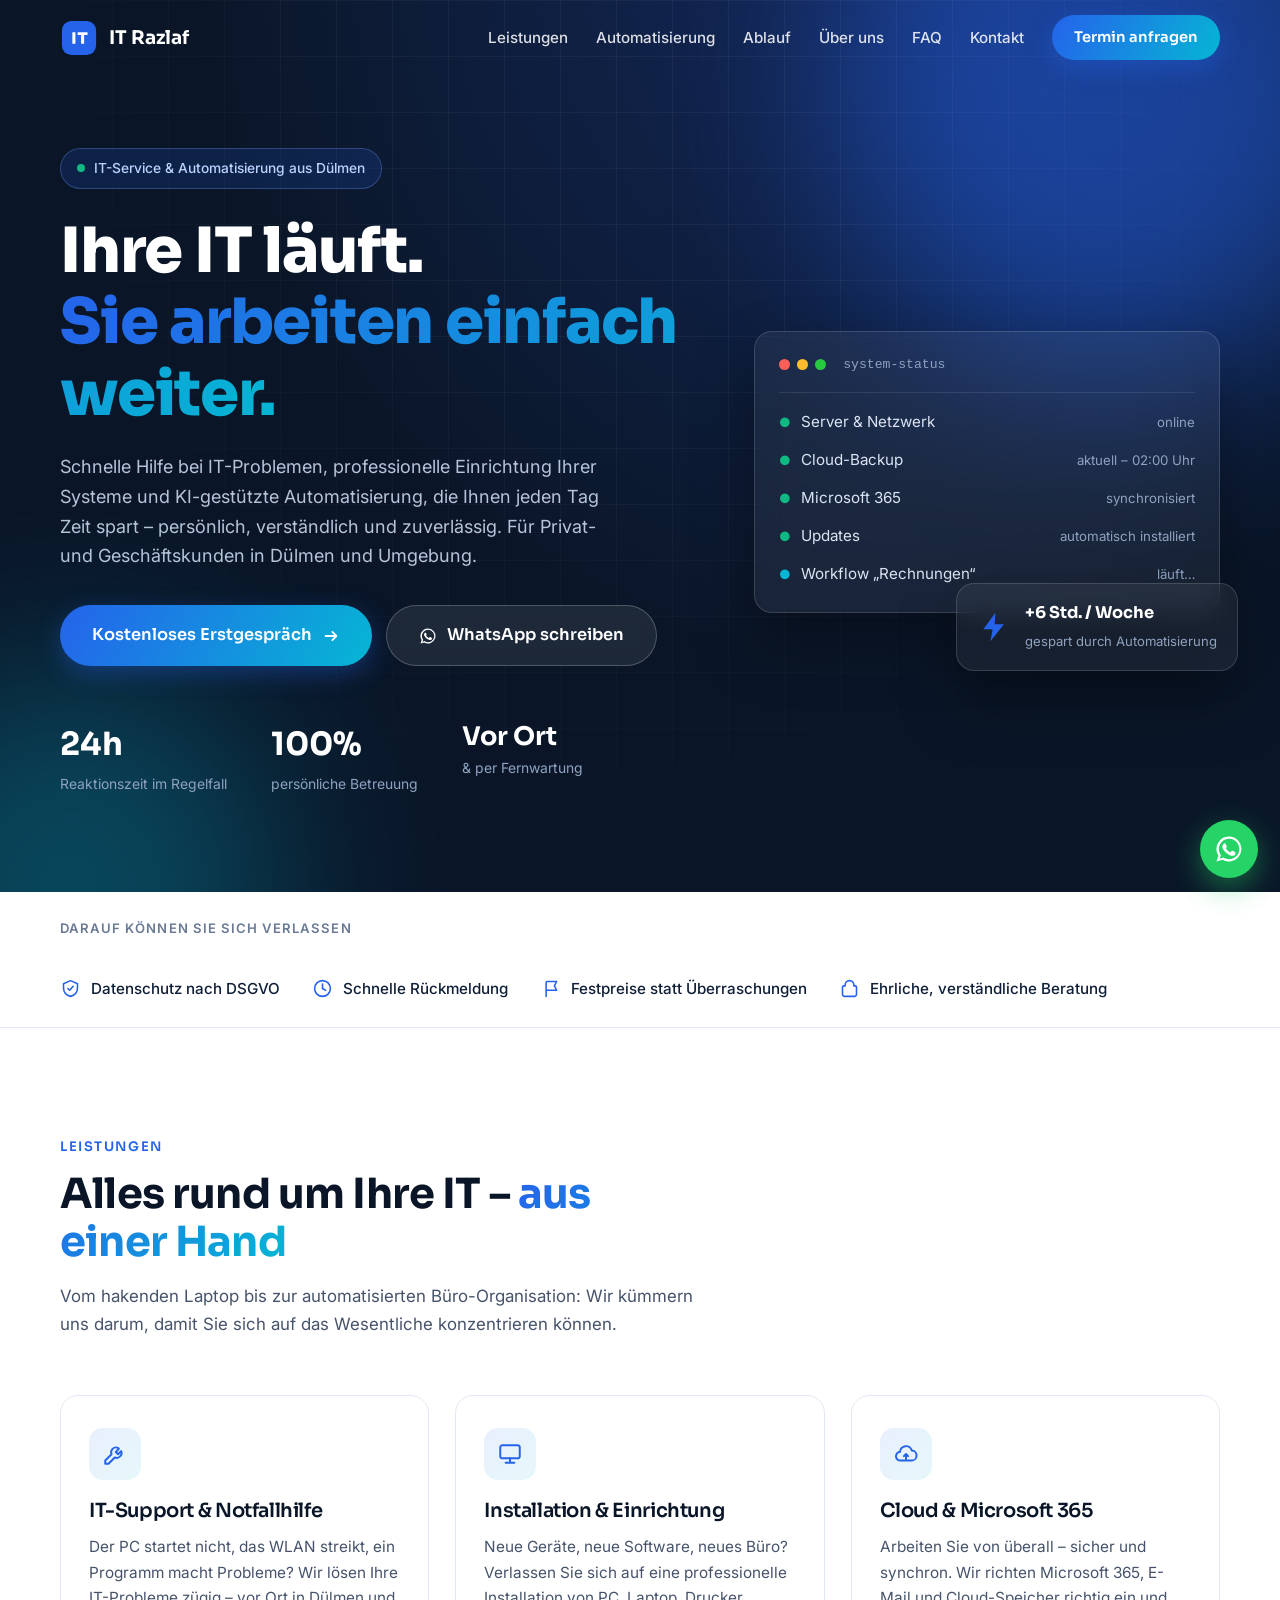
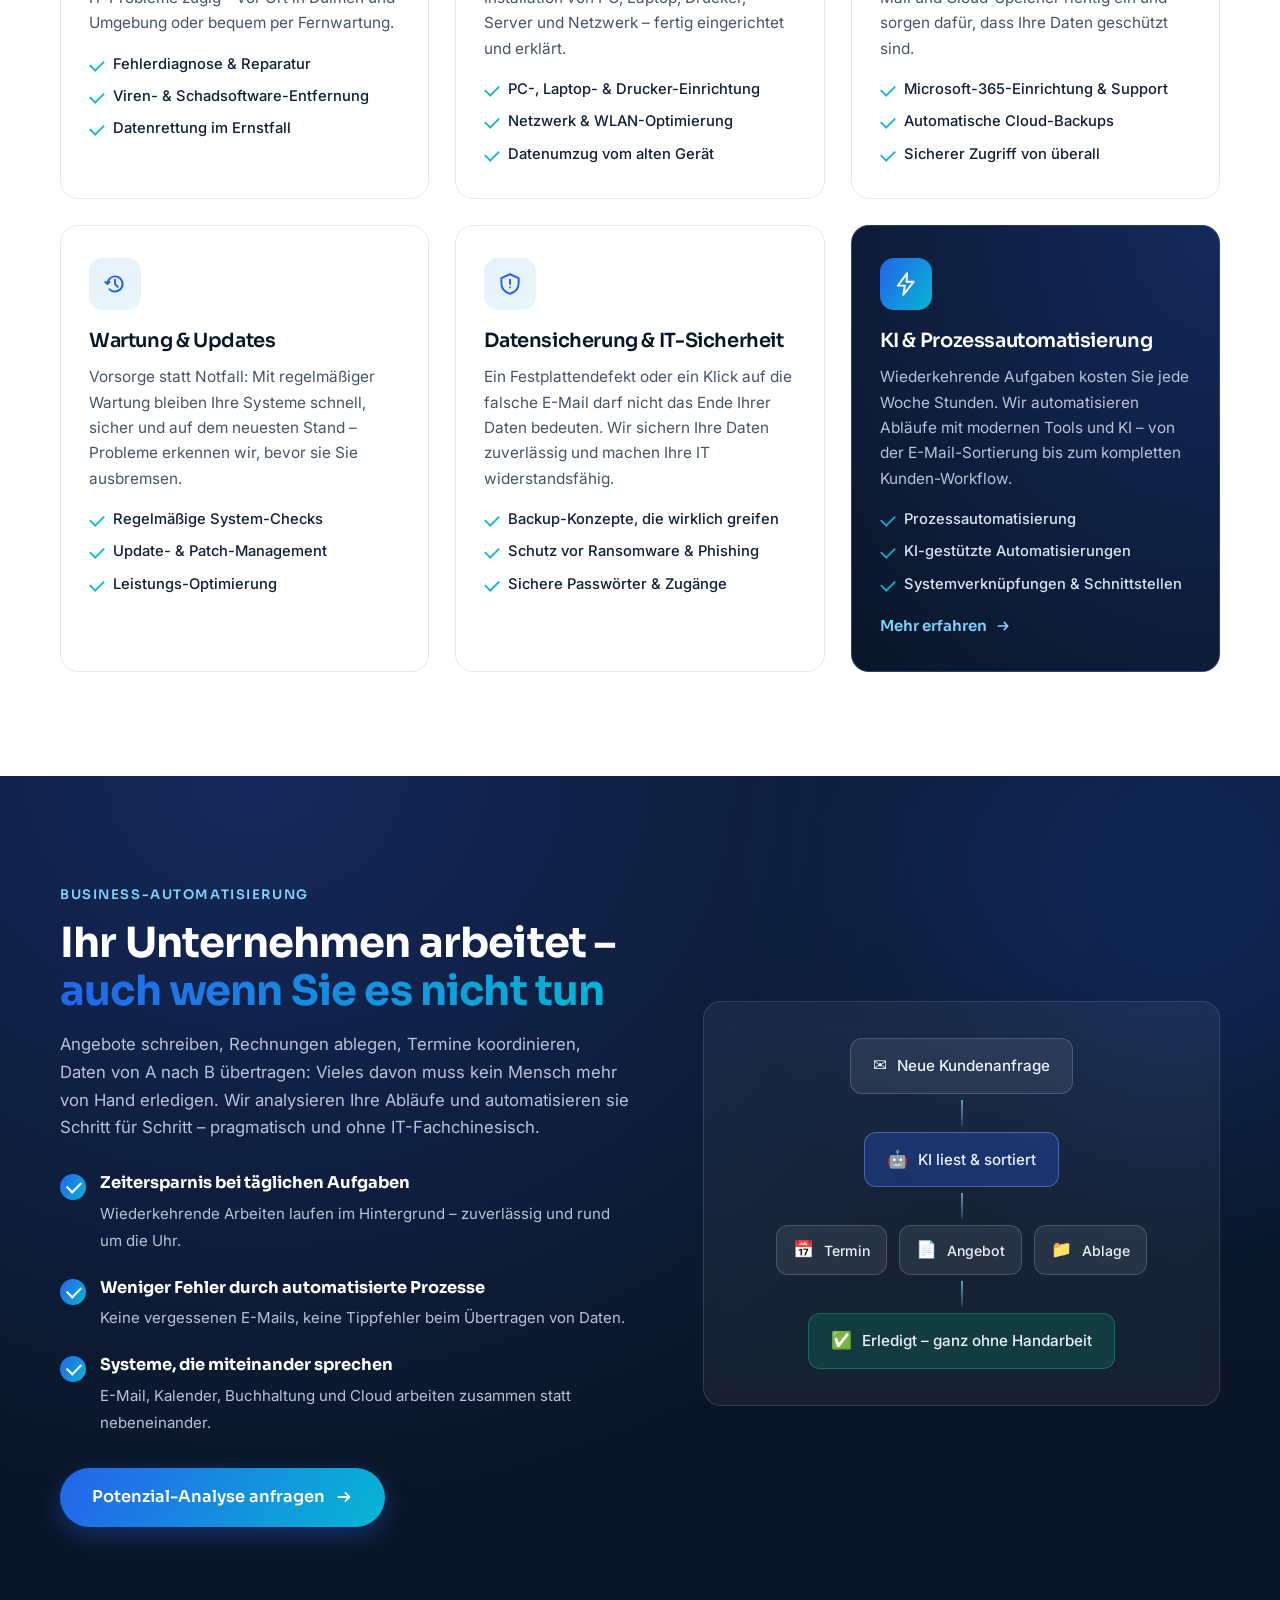
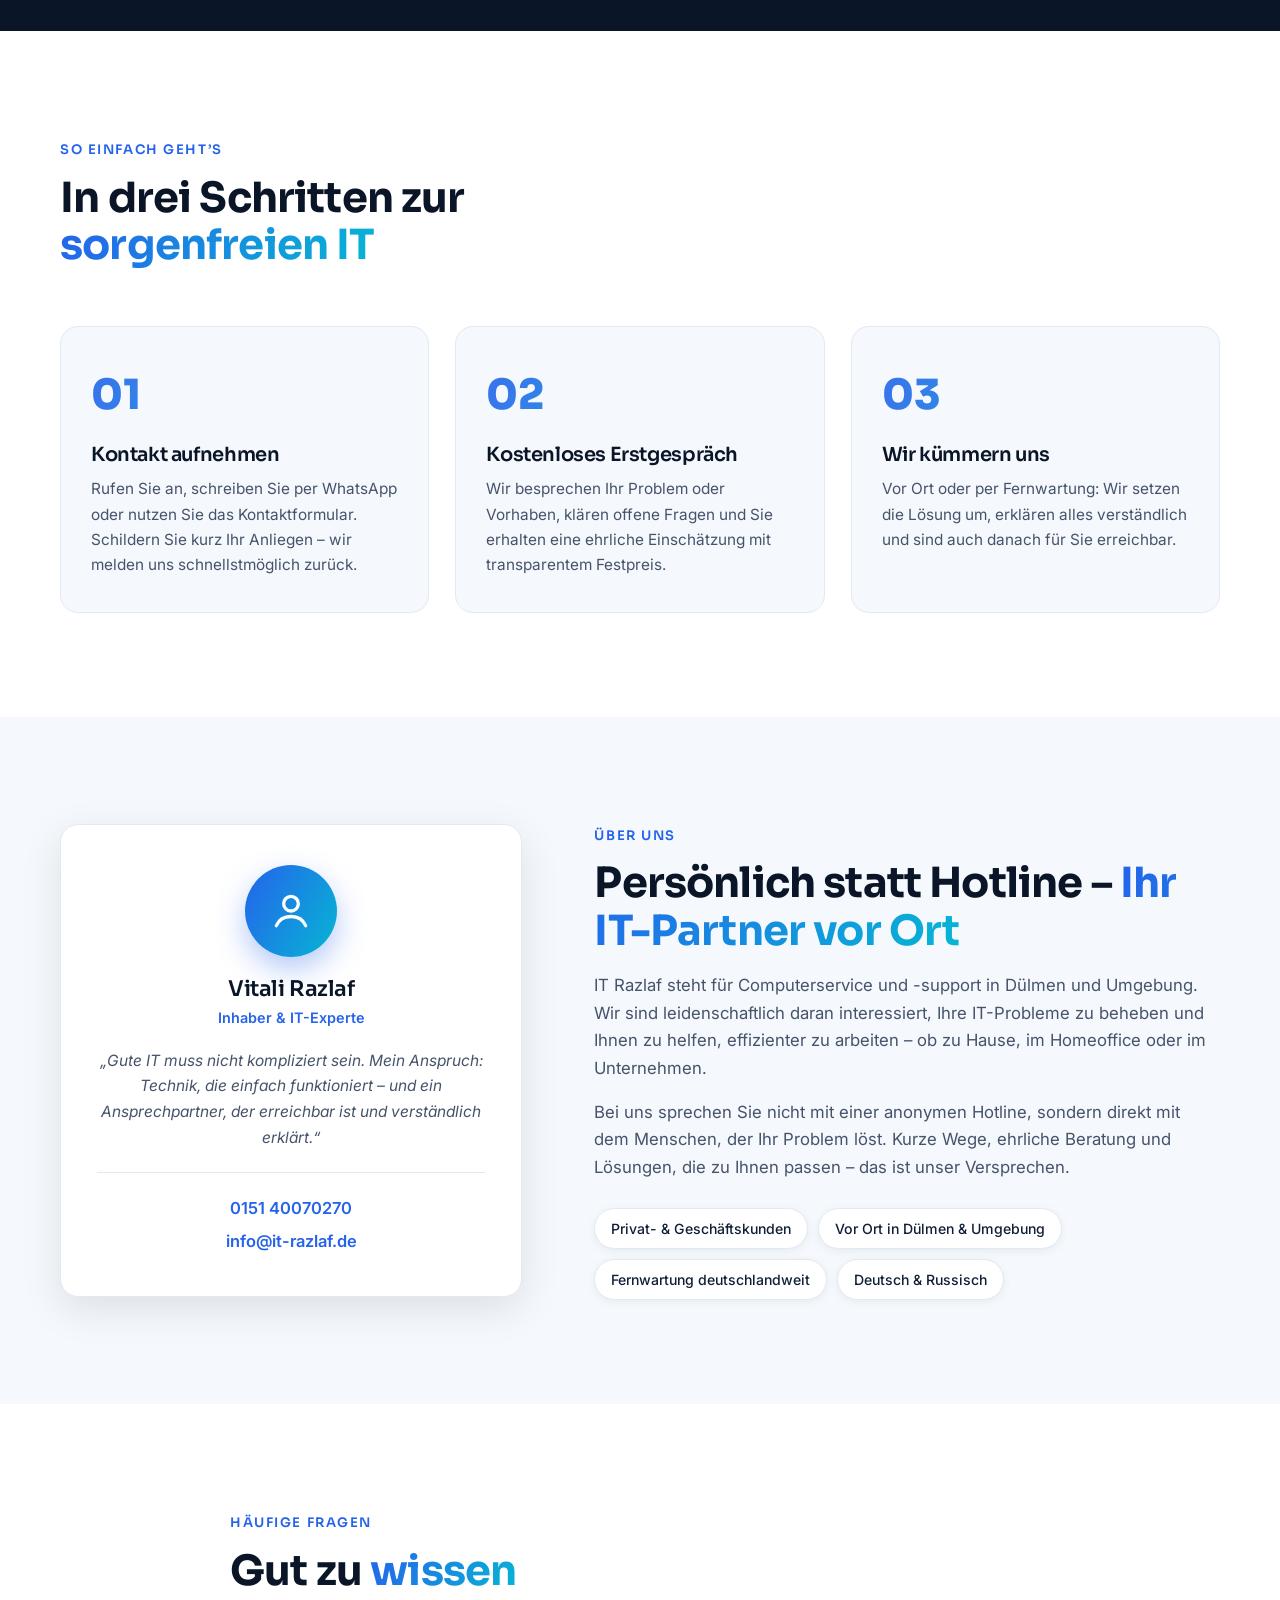
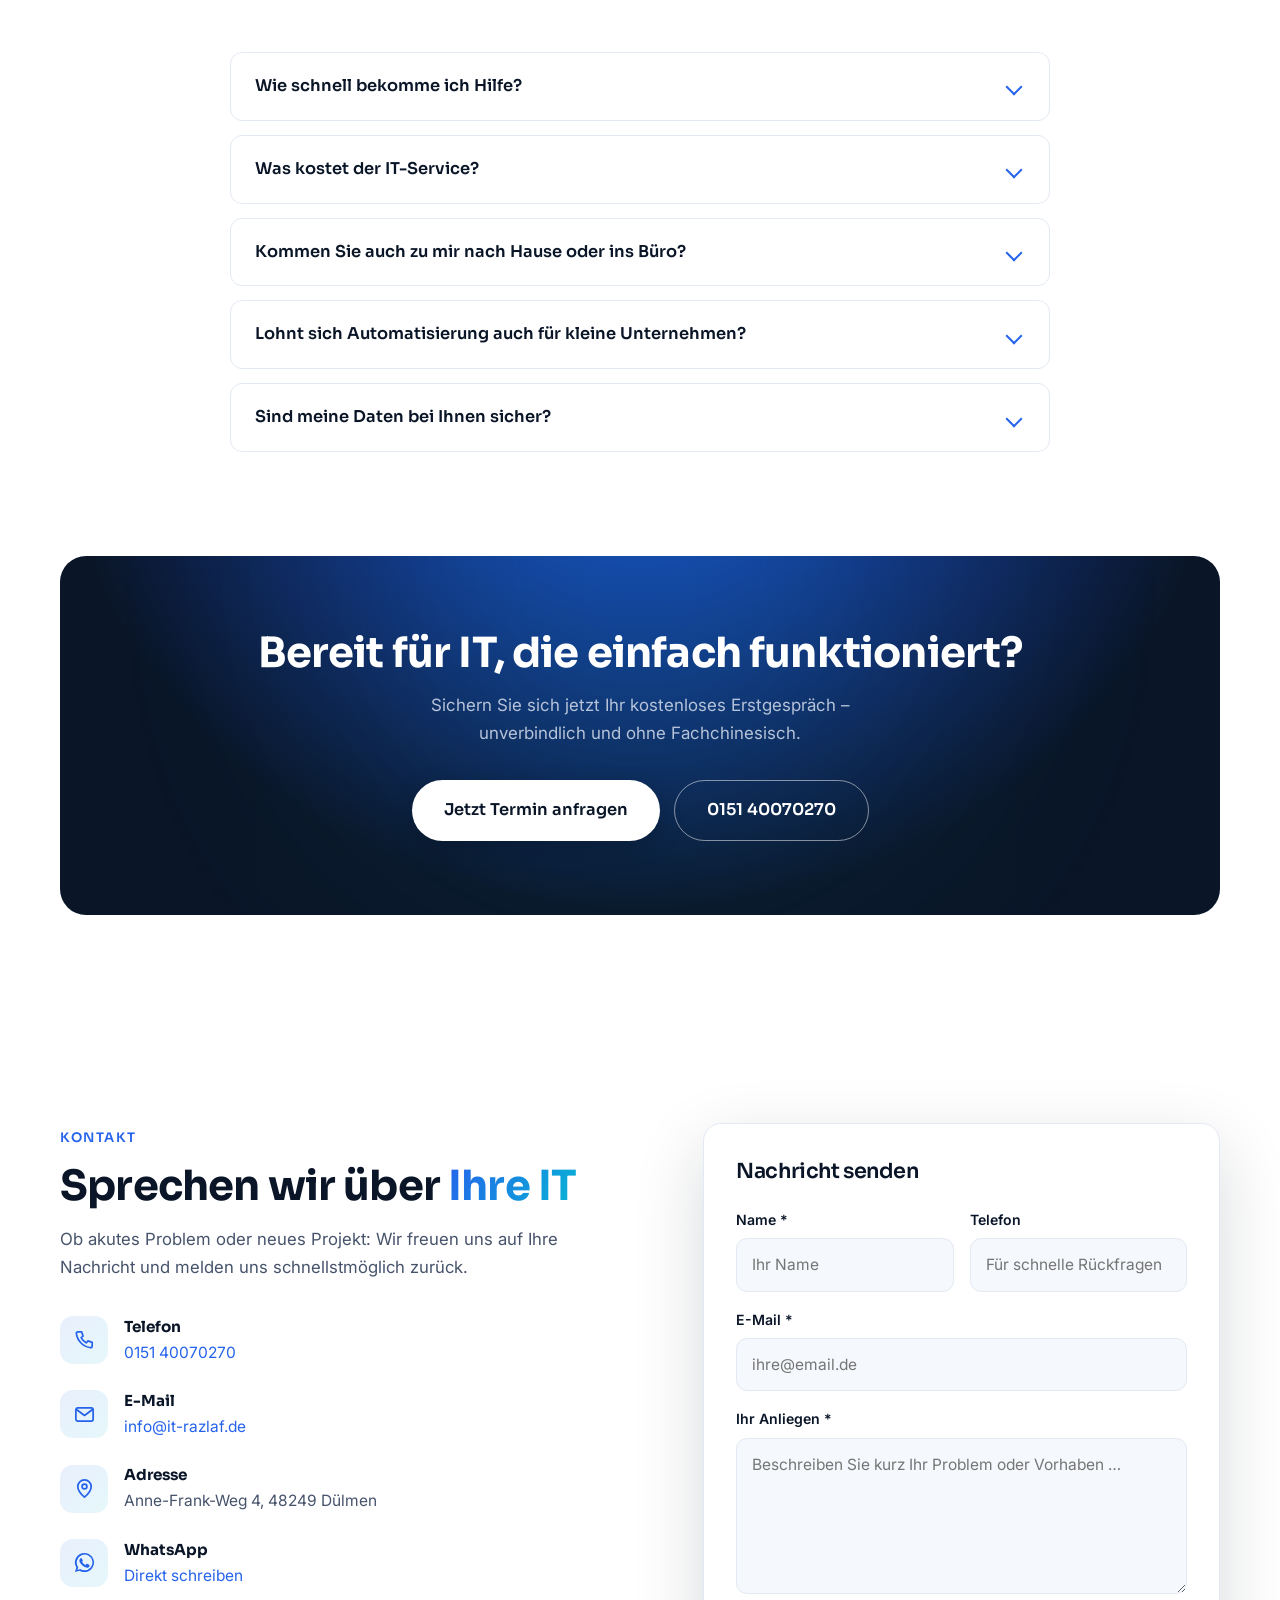
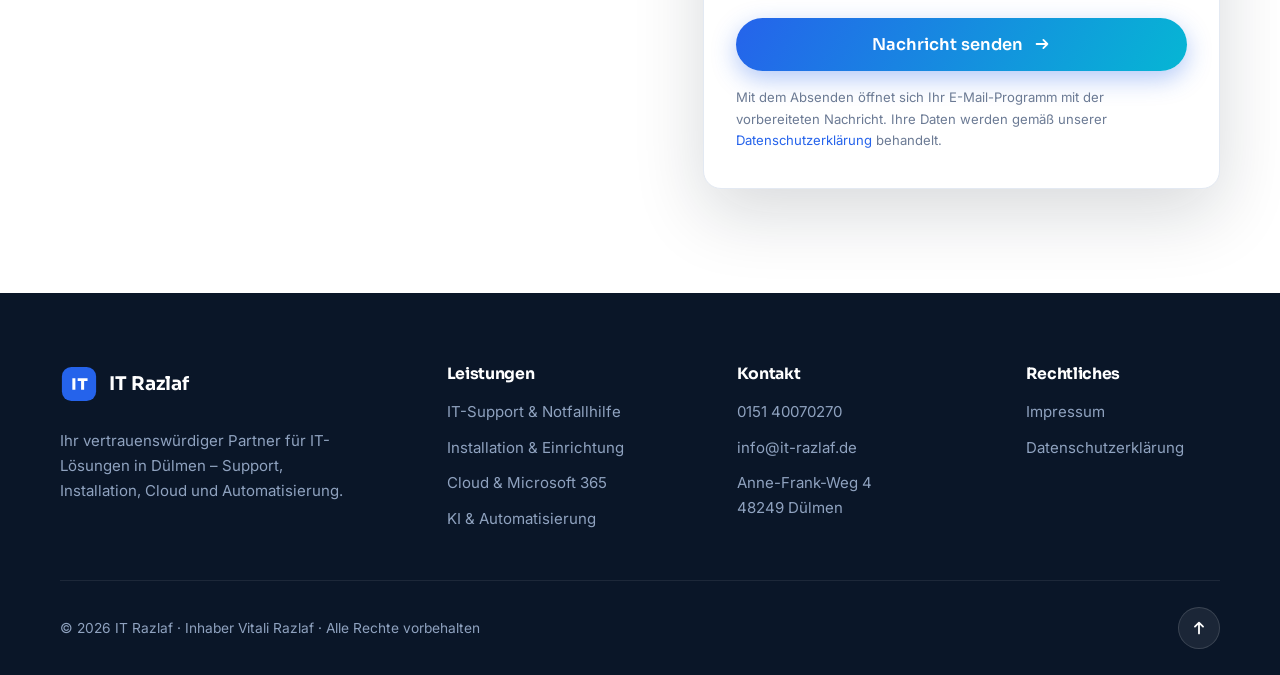
==== index.html @ 6d0ed504 "Komplettes Redesign der IT-Razlaf-Webseite als moderne High-End-Seite - Neue Startseite mit Premium-" ====
<!DOCTYPE html>
<html lang="de">
<head>
  <meta charset="UTF-8">
  <meta name="viewport" content="width=device-width, initial-scale=1.0">
  <title>IT Razlaf – IT-Service, Support &amp; KI-Automatisierung in Dülmen</title>
  <meta name="description" content="IT Razlaf ist Ihr IT-Partner in Dülmen: schneller IT-Support, professionelle Installation, Cloud- &amp; Microsoft-365-Lösungen und KI-gestützte Prozessautomatisierung für Privat- und Geschäftskunden.">
  <meta name="keywords" content="IT-Service Dülmen, Computerhilfe Dülmen, IT-Support, PC Reparatur, Microsoft 365, Cloud Backup, KI Automatisierung, IT Razlaf">
  <meta name="author" content="IT Razlaf – Vitali Razlaf">
  <meta property="og:title" content="IT Razlaf – IT-Service &amp; KI-Automatisierung in Dülmen">
  <meta property="og:description" content="Schnelle IT-Hilfe, professionelle Installation, Cloud-Lösungen und Prozessautomatisierung – persönlich, zuverlässig, aus Dülmen.">
  <meta property="og:type" content="website">
  <meta property="og:url" content="https://www.it-razlaf.de/">
  <meta property="og:locale" content="de_DE">
  <link rel="icon" href="assets/favicon.svg" type="image/svg+xml">
  <script>document.documentElement.classList.add("js");</script>
  <link rel="preconnect" href="https://fonts.googleapis.com">
  <link rel="preconnect" href="https://fonts.gstatic.com" crossorigin>
  <link href="https://fonts.googleapis.com/css2?family=Sora:wght@400;500;600;700;800&family=Inter:wght@400;500;600&display=swap" rel="stylesheet">
  <link rel="stylesheet" href="css/style.css">
  <script type="application/ld+json">
  {
    "@context": "https://schema.org",
    "@type": "LocalBusiness",
    "name": "IT Razlaf",
    "description": "IT-Service, Support und KI-Automatisierung in Dülmen und Umgebung",
    "url": "https://www.it-razlaf.de",
    "telephone": "+4915140070270",
    "email": "info@it-razlaf.de",
    "address": {
      "@type": "PostalAddress",
      "streetAddress": "Anne-Frank-Weg 4",
      "postalCode": "48249",
      "addressLocality": "Dülmen",
      "addressCountry": "DE"
    },
    "founder": { "@type": "Person", "name": "Vitali Razlaf" },
    "areaServed": "Dülmen und Umgebung",
    "priceRange": "€€"
  }
  </script>
</head>
<body>

  <!-- ===== Navigation ===== -->
  <header class="nav" id="nav">
    <div class="nav__inner container">
      <a href="#top" class="nav__brand" aria-label="IT Razlaf – Startseite">
        <span class="nav__logo" aria-hidden="true">
          <svg viewBox="0 0 40 40" fill="none"><rect x="2" y="2" width="36" height="36" rx="10" fill="url(#lg)"/><path d="M13 26V14h3.2v12H13zm5.6-12H29v2.8h-3.6V26h-3.2V16.8h-3.6V14z" fill="#fff"/><defs><linearGradient id="lg" x1="2" y1="2" x2="38" y2="38"><stop stop-color="#2563EB"/><stop offset="1" stop-color="#06B6D4"/></linearGradient></defs></svg>
        </span>
        <span class="nav__name">IT&nbsp;Razlaf</span>
      </a>
      <nav class="nav__links" id="navLinks" aria-label="Hauptnavigation">
        <a href="#leistungen">Leistungen</a>
        <a href="#automatisierung">Automatisierung</a>
        <a href="#ablauf">Ablauf</a>
        <a href="#ueber-uns">Über&nbsp;uns</a>
        <a href="#faq">FAQ</a>
        <a href="#kontakt">Kontakt</a>
        <a href="#kontakt" class="btn btn--primary btn--nav">Termin&nbsp;anfragen</a>
      </nav>
      <button class="nav__burger" id="navBurger" aria-label="Menü öffnen" aria-expanded="false" aria-controls="navLinks">
        <span></span><span></span><span></span>
      </button>
    </div>
  </header>

  <main id="top">

    <!-- ===== Hero ===== -->
    <section class="hero">
      <div class="hero__bg" aria-hidden="true">
        <div class="hero__glow hero__glow--1"></div>
        <div class="hero__glow hero__glow--2"></div>
        <div class="hero__grid"></div>
      </div>
      <div class="container hero__inner">
        <div class="hero__content reveal">
          <span class="badge">
            <span class="badge__dot" aria-hidden="true"></span>
            IT-Service &amp; Automatisierung aus Dülmen
          </span>
          <h1 class="hero__title">
            Ihre IT läuft.<br>
            <span class="text-gradient">Sie arbeiten einfach weiter.</span>
          </h1>
          <p class="hero__lead">
            Schnelle Hilfe bei IT-Problemen, professionelle Einrichtung Ihrer Systeme und
            KI-gestützte Automatisierung, die Ihnen jeden Tag Zeit spart – persönlich,
            verständlich und zuverlässig. Für Privat- und Geschäftskunden in Dülmen und Umgebung.
          </p>
          <div class="hero__actions">
            <a href="#kontakt" class="btn btn--primary btn--lg">
              Kostenloses Erstgespräch
              <svg viewBox="0 0 20 20" fill="none" aria-hidden="true"><path d="M4 10h12m0 0-4.5-4.5M16 10l-4.5 4.5" stroke="currentColor" stroke-width="2" stroke-linecap="round" stroke-linejoin="round"/></svg>
            </a>
            <a href="https://wa.me/4915140070270" class="btn btn--ghost btn--lg" target="_blank" rel="noopener">
              <svg viewBox="0 0 24 24" fill="currentColor" aria-hidden="true"><path d="M12 2a10 10 0 0 0-8.5 15.3L2 22l4.8-1.4A10 10 0 1 0 12 2Zm0 18.2a8.2 8.2 0 0 1-4.2-1.2l-.3-.2-2.9.9.9-2.8-.2-.3A8.2 8.2 0 1 1 12 20.2Zm4.5-6.1c-.2-.1-1.5-.7-1.7-.8-.2-.1-.4-.1-.6.1-.2.2-.6.8-.8 1-.1.2-.3.2-.5.1a6.7 6.7 0 0 1-3.3-2.9c-.3-.4 0-.5.2-.7l.4-.5c.1-.2.1-.3 0-.5l-.8-1.9c-.2-.5-.4-.4-.6-.4h-.5c-.2 0-.5.1-.7.3-.2.3-.9.9-.9 2.2s.9 2.5 1.1 2.7c.1.2 1.8 2.8 4.5 3.9 2.6 1.1 2.6.7 3.1.7.5-.1 1.5-.6 1.7-1.2.2-.6.2-1.1.1-1.2 0-.1-.2-.2-.4-.3Z"/></svg>
              WhatsApp schreiben
            </a>
          </div>
          <div class="hero__stats">
            <div class="stat">
              <span class="stat__value" data-count="24">0</span><span class="stat__suffix">h</span>
              <span class="stat__label">Reaktionszeit im Regelfall</span>
            </div>
            <div class="stat">
              <span class="stat__value" data-count="100">0</span><span class="stat__suffix">%</span>
              <span class="stat__label">persönliche Betreuung</span>
            </div>
            <div class="stat">
              <span class="stat__value stat__value--text">Vor Ort</span>
              <span class="stat__label">&amp; per Fernwartung</span>
            </div>
          </div>
        </div>
        <div class="hero__visual reveal" aria-hidden="true">
          <div class="hero__card hero__card--main">
            <div class="hero__card-head">
              <span class="hero__card-dot"></span><span class="hero__card-dot"></span><span class="hero__card-dot"></span>
              <span class="hero__card-title">system-status</span>
            </div>
            <ul class="hero__card-list">
              <li><span class="ok">●</span> Server &amp; Netzwerk <em>online</em></li>
              <li><span class="ok">●</span> Cloud-Backup <em>aktuell – 02:00 Uhr</em></li>
              <li><span class="ok">●</span> Microsoft 365 <em>synchronisiert</em></li>
              <li><span class="ok">●</span> Updates <em>automatisch installiert</em></li>
              <li><span class="run">●</span> Workflow „Rechnungen“ <em>läuft…</em></li>
            </ul>
          </div>
          <div class="hero__card hero__card--float">
            <svg viewBox="0 0 24 24" fill="none" aria-hidden="true"><path d="M13 2 4.5 13.5H11L9.5 22 19 10h-6.5L13 2Z" fill="url(#bolt)"/><defs><linearGradient id="bolt" x1="4" y1="2" x2="19" y2="22"><stop stop-color="#2563EB"/><stop offset="1" stop-color="#06B6D4"/></linearGradient></defs></svg>
            <div>
              <strong>+6 Std. / Woche</strong>
              <span>gespart durch Automatisierung</span>
            </div>
          </div>
        </div>
      </div>
    </section>

    <!-- ===== Trust bar ===== -->
    <section class="trust">
      <div class="container trust__inner reveal">
        <span class="trust__label">Darauf können Sie sich verlassen</span>
        <ul class="trust__items">
          <li>
            <svg viewBox="0 0 24 24" fill="none" aria-hidden="true"><path d="M12 3 4 6.5V11c0 5 3.4 8.6 8 10 4.6-1.4 8-5 8-10V6.5L12 3Z" stroke="currentColor" stroke-width="1.8" stroke-linejoin="round"/><path d="m9 12 2 2 4-4.5" stroke="currentColor" stroke-width="1.8" stroke-linecap="round" stroke-linejoin="round"/></svg>
            Datenschutz nach DSGVO
          </li>
          <li>
            <svg viewBox="0 0 24 24" fill="none" aria-hidden="true"><circle cx="12" cy="12" r="9" stroke="currentColor" stroke-width="1.8"/><path d="M12 7v5l3.5 2" stroke="currentColor" stroke-width="1.8" stroke-linecap="round"/></svg>
            Schnelle Rückmeldung
          </li>
          <li>
            <svg viewBox="0 0 24 24" fill="none" aria-hidden="true"><path d="M7 21v-7m0 0V5a1 1 0 0 1 1-1h11l-2.5 5L19 14H8a1 1 0 0 1-1 0Z" stroke="currentColor" stroke-width="1.8" stroke-linecap="round" stroke-linejoin="round"/></svg>
            Festpreise statt Überraschungen
          </li>
          <li>
            <svg viewBox="0 0 24 24" fill="none" aria-hidden="true"><path d="M17 8a5 5 0 1 0-10 0v1H5.5A1.5 1.5 0 0 0 4 10.5v8A2.5 2.5 0 0 0 6.5 21h11a2.5 2.5 0 0 0 2.5-2.5v-8A1.5 1.5 0 0 0 18.5 9H17V8Z" stroke="currentColor" stroke-width="1.8" stroke-linejoin="round"/></svg>
            Ehrliche, verständliche Beratung
          </li>
        </ul>
      </div>
    </section>

    <!-- ===== Leistungen ===== -->
    <section class="section" id="leistungen">
      <div class="container">
        <div class="section__head reveal">
          <span class="eyebrow">Leistungen</span>
          <h2>Alles rund um Ihre IT – <span class="text-gradient">aus einer Hand</span></h2>
          <p>Vom hakenden Laptop bis zur automatisierten Büro-Organisation: Wir kümmern uns darum, damit Sie sich auf das Wesentliche konzentrieren können.</p>
        </div>
        <div class="cards">
          <article class="card reveal">
            <div class="card__icon">
              <svg viewBox="0 0 24 24" fill="none" aria-hidden="true"><path d="M14.7 6.3a4.5 4.5 0 0 0-5.9 5.9L3 18v3h3l5.8-5.8a4.5 4.5 0 0 0 5.9-5.9l-2.9 2.9-2.1-2.1 2.9-2.9Z" stroke="currentColor" stroke-width="1.8" stroke-linecap="round" stroke-linejoin="round"/></svg>
            </div>
            <h3>IT-Support &amp; Notfallhilfe</h3>
            <p>Der PC startet nicht, das WLAN streikt, ein Programm macht Probleme? Wir lösen Ihre IT-Probleme zügig – vor Ort in Dülmen und Umgebung oder bequem per Fernwartung.</p>
            <ul class="card__list">
              <li>Fehlerdiagnose &amp; Reparatur</li>
              <li>Viren- &amp; Schadsoftware-Entfernung</li>
              <li>Datenrettung im Ernstfall</li>
            </ul>
          </article>
          <article class="card reveal">
            <div class="card__icon">
              <svg viewBox="0 0 24 24" fill="none" aria-hidden="true"><rect x="3" y="4" width="18" height="12" rx="2" stroke="currentColor" stroke-width="1.8"/><path d="M8 20h8m-4-4v4" stroke="currentColor" stroke-width="1.8" stroke-linecap="round"/></svg>
            </div>
            <h3>Installation &amp; Einrichtung</h3>
            <p>Neue Geräte, neue Software, neues Büro? Verlassen Sie sich auf eine professionelle Installation von PC, Laptop, Drucker, Server und Netzwerk – fertig eingerichtet und erklärt.</p>
            <ul class="card__list">
              <li>PC-, Laptop- &amp; Drucker-Einrichtung</li>
              <li>Netzwerk &amp; WLAN-Optimierung</li>
              <li>Datenumzug vom alten Gerät</li>
            </ul>
          </article>
          <article class="card reveal">
            <div class="card__icon">
              <svg viewBox="0 0 24 24" fill="none" aria-hidden="true"><path d="M7 18a4 4 0 0 1-.5-8 5.5 5.5 0 0 1 10.8-1.2A4.5 4.5 0 0 1 17 18H7Z" stroke="currentColor" stroke-width="1.8" stroke-linejoin="round"/><path d="M12 12v5m0-5-2 2m2-2 2 2" stroke="currentColor" stroke-width="1.8" stroke-linecap="round" stroke-linejoin="round"/></svg>
            </div>
            <h3>Cloud &amp; Microsoft 365</h3>
            <p>Arbeiten Sie von überall – sicher und synchron. Wir richten Microsoft 365, E-Mail und Cloud-Speicher richtig ein und sorgen dafür, dass Ihre Daten geschützt sind.</p>
            <ul class="card__list">
              <li>Microsoft-365-Einrichtung &amp; Support</li>
              <li>Automatische Cloud-Backups</li>
              <li>Sicherer Zugriff von überall</li>
            </ul>
          </article>
          <article class="card reveal">
            <div class="card__icon">
              <svg viewBox="0 0 24 24" fill="none" aria-hidden="true"><path d="M12 8v4l2.5 2.5" stroke="currentColor" stroke-width="1.8" stroke-linecap="round"/><path d="M5 12a7 7 0 1 1 2 4.9M5 12l-2-2m2 2 2-2" stroke="currentColor" stroke-width="1.8" stroke-linecap="round" stroke-linejoin="round"/></svg>
            </div>
            <h3>Wartung &amp; Updates</h3>
            <p>Vorsorge statt Notfall: Mit regelmäßiger Wartung bleiben Ihre Systeme schnell, sicher und auf dem neuesten Stand – Probleme erkennen wir, bevor sie Sie ausbremsen.</p>
            <ul class="card__list">
              <li>Regelmäßige System-Checks</li>
              <li>Update- &amp; Patch-Management</li>
              <li>Leistungs-Optimierung</li>
            </ul>
          </article>
          <article class="card reveal">
            <div class="card__icon">
              <svg viewBox="0 0 24 24" fill="none" aria-hidden="true"><path d="M12 3 4 6.5V11c0 5 3.4 8.6 8 10 4.6-1.4 8-5 8-10V6.5L12 3Z" stroke="currentColor" stroke-width="1.8" stroke-linejoin="round"/><path d="M12 8v4m0 3h.01" stroke="currentColor" stroke-width="1.8" stroke-linecap="round"/></svg>
            </div>
            <h3>Datensicherung &amp; IT-Sicherheit</h3>
            <p>Ein Festplattendefekt oder ein Klick auf die falsche E-Mail darf nicht das Ende Ihrer Daten bedeuten. Wir sichern Ihre Daten zuverlässig und machen Ihre IT widerstandsfähig.</p>
            <ul class="card__list">
              <li>Backup-Konzepte, die wirklich greifen</li>
              <li>Schutz vor Ransomware &amp; Phishing</li>
              <li>Sichere Passwörter &amp; Zugänge</li>
            </ul>
          </article>
          <article class="card card--highlight reveal">
            <div class="card__icon">
              <svg viewBox="0 0 24 24" fill="none" aria-hidden="true"><path d="M13 2 4.5 13.5H11L9.5 22 19 10h-6.5L13 2Z" stroke="currentColor" stroke-width="1.8" stroke-linejoin="round"/></svg>
            </div>
            <h3>KI &amp; Prozessautomatisierung</h3>
            <p>Wiederkehrende Aufgaben kosten Sie jede Woche Stunden. Wir automatisieren Abläufe mit modernen Tools und KI – von der E-Mail-Sortierung bis zum kompletten Kunden-Workflow.</p>
            <ul class="card__list">
              <li>Prozessautomatisierung</li>
              <li>KI-gestützte Automatisierungen</li>
              <li>Systemverknüpfungen &amp; Schnittstellen</li>
            </ul>
            <a href="#automatisierung" class="card__link">Mehr erfahren
              <svg viewBox="0 0 20 20" fill="none" aria-hidden="true"><path d="M4 10h12m0 0-4.5-4.5M16 10l-4.5 4.5" stroke="currentColor" stroke-width="2" stroke-linecap="round" stroke-linejoin="round"/></svg>
            </a>
          </article>
        </div>
      </div>
    </section>

    <!-- ===== Automatisierung Spotlight ===== -->
    <section class="section section--dark" id="automatisierung">
      <div class="section--dark__glow" aria-hidden="true"></div>
      <div class="container split">
        <div class="split__text reveal">
          <span class="eyebrow eyebrow--light">Business-Automatisierung</span>
          <h2>Ihr Unternehmen arbeitet – <span class="text-gradient">auch wenn Sie es nicht tun</span></h2>
          <p>
            Angebote schreiben, Rechnungen ablegen, Termine koordinieren, Daten von A nach B übertragen:
            Vieles davon muss kein Mensch mehr von Hand erledigen. Wir analysieren Ihre Abläufe und
            automatisieren sie Schritt für Schritt – pragmatisch und ohne IT-Fachchinesisch.
          </p>
          <ul class="checklist">
            <li>
              <strong>Zeitersparnis bei täglichen Aufgaben</strong>
              <span>Wiederkehrende Arbeiten laufen im Hintergrund – zuverlässig und rund um die Uhr.</span>
            </li>
            <li>
              <strong>Weniger Fehler durch automatisierte Prozesse</strong>
              <span>Keine vergessenen E-Mails, keine Tippfehler beim Übertragen von Daten.</span>
            </li>
            <li>
              <strong>Systeme, die miteinander sprechen</strong>
              <span>E-Mail, Kalender, Buchhaltung und Cloud arbeiten zusammen statt nebeneinander.</span>
            </li>
          </ul>
          <a href="#kontakt" class="btn btn--primary btn--lg">Potenzial-Analyse anfragen
            <svg viewBox="0 0 20 20" fill="none" aria-hidden="true"><path d="M4 10h12m0 0-4.5-4.5M16 10l-4.5 4.5" stroke="currentColor" stroke-width="2" stroke-linecap="round" stroke-linejoin="round"/></svg>
          </a>
        </div>
        <div class="split__visual reveal" aria-hidden="true">
          <div class="flow">
            <div class="flow__node"><span class="flow__icon">✉️</span> Neue Kundenanfrage</div>
            <div class="flow__arrow"></div>
            <div class="flow__node flow__node--ai"><span class="flow__icon">🤖</span> KI liest &amp; sortiert</div>
            <div class="flow__arrow"></div>
            <div class="flow__row">
              <div class="flow__node flow__node--sm"><span class="flow__icon">📅</span> Termin</div>
              <div class="flow__node flow__node--sm"><span class="flow__icon">📄</span> Angebot</div>
              <div class="flow__node flow__node--sm"><span class="flow__icon">📁</span> Ablage</div>
            </div>
            <div class="flow__arrow"></div>
            <div class="flow__node flow__node--done"><span class="flow__icon">✅</span> Erledigt – ganz ohne Handarbeit</div>
          </div>
        </div>
      </div>
    </section>

    <!-- ===== Ablauf ===== -->
    <section class="section" id="ablauf">
      <div class="container">
        <div class="section__head reveal">
          <span class="eyebrow">So einfach geht’s</span>
          <h2>In drei Schritten zur <span class="text-gradient">sorgenfreien IT</span></h2>
        </div>
        <div class="steps">
          <div class="step reveal">
            <span class="step__num">01</span>
            <h3>Kontakt aufnehmen</h3>
            <p>Rufen Sie an, schreiben Sie per WhatsApp oder nutzen Sie das Kontaktformular. Schildern Sie kurz Ihr Anliegen – wir melden uns schnellstmöglich zurück.</p>
          </div>
          <div class="step reveal">
            <span class="step__num">02</span>
            <h3>Kostenloses Erstgespräch</h3>
            <p>Wir besprechen Ihr Problem oder Vorhaben, klären offene Fragen und Sie erhalten eine ehrliche Einschätzung mit transparentem Festpreis.</p>
          </div>
          <div class="step reveal">
            <span class="step__num">03</span>
            <h3>Wir kümmern uns</h3>
            <p>Vor Ort oder per Fernwartung: Wir setzen die Lösung um, erklären alles verständlich und sind auch danach für Sie erreichbar.</p>
          </div>
        </div>
      </div>
    </section>

    <!-- ===== Über uns ===== -->
    <section class="section section--tint" id="ueber-uns">
      <div class="container split split--about">
        <div class="split__visual reveal">
          <div class="about-card">
            <div class="about-card__avatar" aria-hidden="true">
              <svg viewBox="0 0 24 24" fill="none"><circle cx="12" cy="8" r="4" stroke="currentColor" stroke-width="1.8"/><path d="M4 20c1.5-3.5 4.5-5 8-5s6.5 1.5 8 5" stroke="currentColor" stroke-width="1.8" stroke-linecap="round"/></svg>
            </div>
            <h3>Vitali Razlaf</h3>
            <span class="about-card__role">Inhaber &amp; IT-Experte</span>
            <p>„Gute IT muss nicht kompliziert sein. Mein Anspruch: Technik, die einfach funktioniert – und ein Ansprechpartner, der erreichbar ist und verständlich erklärt.“</p>
            <div class="about-card__contact">
              <a href="tel:+4915140070270">0151&nbsp;40070270</a>
              <a href="mailto:info@it-razlaf.de">info@it-razlaf.de</a>
            </div>
          </div>
        </div>
        <div class="split__text reveal">
          <span class="eyebrow">Über uns</span>
          <h2>Persönlich statt Hotline – <span class="text-gradient">Ihr IT-Partner vor Ort</span></h2>
          <p>
            IT Razlaf steht für Computerservice und -support in Dülmen und Umgebung. Wir sind
            leidenschaftlich daran interessiert, Ihre IT-Probleme zu beheben und Ihnen zu helfen,
            effizienter zu arbeiten – ob zu Hause, im Homeoffice oder im Unternehmen.
          </p>
          <p>
            Bei uns sprechen Sie nicht mit einer anonymen Hotline, sondern direkt mit dem Menschen,
            der Ihr Problem löst. Kurze Wege, ehrliche Beratung und Lösungen, die zu Ihnen passen –
            das ist unser Versprechen.
          </p>
          <div class="pills">
            <span class="pill">Privat- &amp; Geschäftskunden</span>
            <span class="pill">Vor Ort in Dülmen &amp; Umgebung</span>
            <span class="pill">Fernwartung deutschlandweit</span>
            <span class="pill">Deutsch &amp; Russisch</span>
          </div>
        </div>
      </div>
    </section>

    <!-- ===== FAQ ===== -->
    <section class="section" id="faq">
      <div class="container container--narrow">
        <div class="section__head reveal">
          <span class="eyebrow">Häufige Fragen</span>
          <h2>Gut zu <span class="text-gradient">wissen</span></h2>
        </div>
        <div class="faq reveal">
          <details class="faq__item">
            <summary>Wie schnell bekomme ich Hilfe?<span class="faq__chevron" aria-hidden="true"></span></summary>
            <p>Im Regelfall melden wir uns innerhalb von 24 Stunden zurück – bei dringenden Problemen oft deutlich schneller. Viele Anliegen lösen wir direkt per Fernwartung, ohne dass Sie auf einen Termin warten müssen.</p>
          </details>
          <details class="faq__item">
            <summary>Was kostet der IT-Service?<span class="faq__chevron" aria-hidden="true"></span></summary>
            <p>Das Erstgespräch ist kostenlos. Danach erhalten Sie eine transparente Einschätzung mit Festpreis, bevor wir loslegen – ohne versteckte Kosten und ohne Überraschungen auf der Rechnung.</p>
          </details>
          <details class="faq__item">
            <summary>Kommen Sie auch zu mir nach Hause oder ins Büro?<span class="faq__chevron" aria-hidden="true"></span></summary>
            <p>Ja. Wir sind in Dülmen und Umgebung vor Ort für Sie da – bei Ihnen zu Hause oder in Ihrem Unternehmen. Vieles lässt sich zusätzlich schnell und sicher per Fernwartung erledigen.</p>
          </details>
          <details class="faq__item">
            <summary>Lohnt sich Automatisierung auch für kleine Unternehmen?<span class="faq__chevron" aria-hidden="true"></span></summary>
            <p>Gerade für kleine Teams lohnt sie sich besonders: Schon wenige automatisierte Abläufe – etwa bei E-Mails, Terminen oder der Dokumentenablage – sparen mehrere Stunden pro Woche. Wir starten bewusst klein und bauen dann aus, was sich bewährt.</p>
          </details>
          <details class="faq__item">
            <summary>Sind meine Daten bei Ihnen sicher?<span class="faq__chevron" aria-hidden="true"></span></summary>
            <p>Absolut. Wir arbeiten nach DSGVO, gehen vertraulich mit Ihren Daten um und beraten Sie zusätzlich, wie Sie Ihre eigenen Systeme mit Backups und sinnvollen Sicherheitsmaßnahmen schützen.</p>
          </details>
        </div>
      </div>
    </section>

    <!-- ===== CTA Banner ===== -->
    <section class="cta">
      <div class="container">
        <div class="cta__box reveal">
          <div class="cta__glow" aria-hidden="true"></div>
          <h2>Bereit für IT, die einfach funktioniert?</h2>
          <p>Sichern Sie sich jetzt Ihr kostenloses Erstgespräch – unverbindlich und ohne Fachchinesisch.</p>
          <div class="cta__actions">
            <a href="#kontakt" class="btn btn--light btn--lg">Jetzt Termin anfragen</a>
            <a href="tel:+4915140070270" class="btn btn--outline-light btn--lg">0151 40070270</a>
          </div>
        </div>
      </div>
    </section>

    <!-- ===== Kontakt ===== -->
    <section class="section" id="kontakt">
      <div class="container split split--contact">
        <div class="split__text reveal">
          <span class="eyebrow">Kontakt</span>
          <h2>Sprechen wir über <span class="text-gradient">Ihre IT</span></h2>
          <p>Ob akutes Problem oder neues Projekt: Wir freuen uns auf Ihre Nachricht und melden uns schnellstmöglich zurück.</p>
          <ul class="contact-list">
            <li>
              <span class="contact-list__icon">
                <svg viewBox="0 0 24 24" fill="none" aria-hidden="true"><path d="M5 4h4l1.5 4.5-2 1.5a12 12 0 0 0 5.5 5.5l1.5-2L20 15v4a1.5 1.5 0 0 1-1.7 1.5C10.6 19.6 4.4 13.4 3.5 5.7A1.5 1.5 0 0 1 5 4Z" stroke="currentColor" stroke-width="1.8" stroke-linejoin="round"/></svg>
              </span>
              <div><strong>Telefon</strong><a href="tel:+4915140070270">0151 40070270</a></div>
            </li>
            <li>
              <span class="contact-list__icon">
                <svg viewBox="0 0 24 24" fill="none" aria-hidden="true"><rect x="3" y="5" width="18" height="14" rx="2" stroke="currentColor" stroke-width="1.8"/><path d="m4 7 8 6 8-6" stroke="currentColor" stroke-width="1.8" stroke-linecap="round" stroke-linejoin="round"/></svg>
              </span>
              <div><strong>E-Mail</strong><a href="mailto:info@it-razlaf.de">info@it-razlaf.de</a></div>
            </li>
            <li>
              <span class="contact-list__icon">
                <svg viewBox="0 0 24 24" fill="none" aria-hidden="true"><path d="M12 21s7-5.5 7-11a7 7 0 1 0-14 0c0 5.5 7 11 7 11Z" stroke="currentColor" stroke-width="1.8" stroke-linejoin="round"/><circle cx="12" cy="10" r="2.5" stroke="currentColor" stroke-width="1.8"/></svg>
              </span>
              <div><strong>Adresse</strong><span>Anne-Frank-Weg 4, 48249 Dülmen</span></div>
            </li>
            <li>
              <span class="contact-list__icon">
                <svg viewBox="0 0 24 24" fill="currentColor" aria-hidden="true"><path d="M12 2a10 10 0 0 0-8.5 15.3L2 22l4.8-1.4A10 10 0 1 0 12 2Zm0 18.2a8.2 8.2 0 0 1-4.2-1.2l-.3-.2-2.9.9.9-2.8-.2-.3A8.2 8.2 0 1 1 12 20.2Zm4.5-6.1c-.2-.1-1.5-.7-1.7-.8-.2-.1-.4-.1-.6.1-.2.2-.6.8-.8 1-.1.2-.3.2-.5.1a6.7 6.7 0 0 1-3.3-2.9c-.3-.4 0-.5.2-.7l.4-.5c.1-.2.1-.3 0-.5l-.8-1.9c-.2-.5-.4-.4-.6-.4h-.5c-.2 0-.5.1-.7.3-.2.3-.9.9-.9 2.2s.9 2.5 1.1 2.7c.1.2 1.8 2.8 4.5 3.9 2.6 1.1 2.6.7 3.1.7.5-.1 1.5-.6 1.7-1.2.2-.6.2-1.1.1-1.2 0-.1-.2-.2-.4-.3Z"/></svg>
              </span>
              <div><strong>WhatsApp</strong><a href="https://wa.me/4915140070270" target="_blank" rel="noopener">Direkt schreiben</a></div>
            </li>
          </ul>
        </div>
        <div class="split__visual reveal">
          <form class="form" id="contactForm" novalidate>
            <h3>Nachricht senden</h3>
            <div class="form__row">
              <label class="form__field">
                <span>Name *</span>
                <input type="text" name="name" required autocomplete="name" placeholder="Ihr Name">
              </label>
              <label class="form__field">
                <span>Telefon</span>
                <input type="tel" name="phone" autocomplete="tel" placeholder="Für schnelle Rückfragen">
              </label>
            </div>
            <label class="form__field">
              <span>E-Mail *</span>
              <input type="email" name="email" required autocomplete="email" placeholder="ihre@email.de">
            </label>
            <label class="form__field">
              <span>Ihr Anliegen *</span>
              <textarea name="message" rows="5" required placeholder="Beschreiben Sie kurz Ihr Problem oder Vorhaben …"></textarea>
            </label>
            <button type="submit" class="btn btn--primary btn--lg btn--block">
              Nachricht senden
              <svg viewBox="0 0 20 20" fill="none" aria-hidden="true"><path d="M4 10h12m0 0-4.5-4.5M16 10l-4.5 4.5" stroke="currentColor" stroke-width="2" stroke-linecap="round" stroke-linejoin="round"/></svg>
            </button>
            <p class="form__hint">Mit dem Absenden öffnet sich Ihr E-Mail-Programm mit der vorbereiteten Nachricht. Ihre Daten werden gemäß unserer <a href="datenschutz.html">Datenschutzerklärung</a> behandelt.</p>
          </form>
        </div>
      </div>
    </section>
  </main>

  <!-- ===== Footer ===== -->
  <footer class="footer">
    <div class="container footer__inner">
      <div class="footer__brand">
        <a href="#top" class="nav__brand" aria-label="IT Razlaf – nach oben">
          <span class="nav__logo" aria-hidden="true">
            <svg viewBox="0 0 40 40" fill="none"><rect x="2" y="2" width="36" height="36" rx="10" fill="url(#lgf)"/><path d="M13 26V14h3.2v12H13zm5.6-12H29v2.8h-3.6V26h-3.2V16.8h-3.6V14z" fill="#fff"/><defs><linearGradient id="lgf" x1="2" y1="2" x2="38" y2="38"><stop stop-color="#2563EB"/><stop offset="1" stop-color="#06B6D4"/></linearGradient></defs></svg>
          </span>
          <span class="nav__name">IT&nbsp;Razlaf</span>
        </a>
        <p>Ihr vertrauenswürdiger Partner für IT-Lösungen in Dülmen – Support, Installation, Cloud und Automatisierung.</p>
      </div>
      <div class="footer__col">
        <h4>Leistungen</h4>
        <a href="#leistungen">IT-Support &amp; Notfallhilfe</a>
        <a href="#leistungen">Installation &amp; Einrichtung</a>
        <a href="#leistungen">Cloud &amp; Microsoft 365</a>
        <a href="#automatisierung">KI &amp; Automatisierung</a>
      </div>
      <div class="footer__col">
        <h4>Kontakt</h4>
        <a href="tel:+4915140070270">0151 40070270</a>
        <a href="mailto:info@it-razlaf.de">info@it-razlaf.de</a>
        <span>Anne-Frank-Weg 4<br>48249 Dülmen</span>
      </div>
      <div class="footer__col">
        <h4>Rechtliches</h4>
        <a href="impressum.html">Impressum</a>
        <a href="datenschutz.html">Datenschutzerklärung</a>
      </div>
    </div>
    <div class="container footer__bottom">
      <span>© <span id="year">2026</span> IT Razlaf · Inhaber Vitali Razlaf · Alle Rechte vorbehalten</span>
      <a href="#top" class="footer__top" aria-label="Nach oben scrollen">
        <svg viewBox="0 0 20 20" fill="none" aria-hidden="true"><path d="M10 16V4m0 0L5.5 8.5M10 4l4.5 4.5" stroke="currentColor" stroke-width="2" stroke-linecap="round" stroke-linejoin="round"/></svg>
      </a>
    </div>
  </footer>

  <!-- WhatsApp Floating Button -->
  <a href="https://wa.me/4915140070270" class="whatsapp-fab" target="_blank" rel="noopener" aria-label="Per WhatsApp kontaktieren">
    <svg viewBox="0 0 24 24" fill="currentColor" aria-hidden="true"><path d="M12 2a10 10 0 0 0-8.5 15.3L2 22l4.8-1.4A10 10 0 1 0 12 2Zm0 18.2a8.2 8.2 0 0 1-4.2-1.2l-.3-.2-2.9.9.9-2.8-.2-.3A8.2 8.2 0 1 1 12 20.2Zm4.5-6.1c-.2-.1-1.5-.7-1.7-.8-.2-.1-.4-.1-.6.1-.2.2-.6.8-.8 1-.1.2-.3.2-.5.1a6.7 6.7 0 0 1-3.3-2.9c-.3-.4 0-.5.2-.7l.4-.5c.1-.2.1-.3 0-.5l-.8-1.9c-.2-.5-.4-.4-.6-.4h-.5c-.2 0-.5.1-.7.3-.2.3-.9.9-.9 2.2s.9 2.5 1.1 2.7c.1.2 1.8 2.8 4.5 3.9 2.6 1.1 2.6.7 3.1.7.5-.1 1.5-.6 1.7-1.2.2-.6.2-1.1.1-1.2 0-.1-.2-.2-.4-.3Z"/></svg>
  </a>

  <script src="js/main.js"></script>
</body>
</html>
---- css/style.css ----
/* ============================================================
   IT Razlaf – Design System
   ============================================================ */
:root {
  --ink: #0a1628;
  --ink-2: #101f38;
  --body: #46536b;
  --muted: #6b7a94;
  --line: #e3e9f2;
  --bg: #ffffff;
  --bg-tint: #f5f8fc;
  --blue: #2563eb;
  --cyan: #06b6d4;
  --gradient: linear-gradient(120deg, #2563eb, #06b6d4);
  --green: #10b981;
  --radius: 18px;
  --radius-sm: 12px;
  --shadow-sm: 0 2px 10px rgba(10, 22, 40, 0.06);
  --shadow-md: 0 12px 40px rgba(10, 22, 40, 0.1);
  --shadow-lg: 0 24px 70px rgba(10, 22, 40, 0.16);
  --font-head: "Sora", system-ui, sans-serif;
  --font-body: "Inter", system-ui, sans-serif;
  --nav-h: 76px;
}

* { margin: 0; padding: 0; box-sizing: border-box; }

html { scroll-behavior: smooth; scroll-padding-top: calc(var(--nav-h) + 12px); }

body {
  font-family: var(--font-body);
  color: var(--body);
  background: var(--bg);
  line-height: 1.65;
  font-size: 16.5px;
  -webkit-font-smoothing: antialiased;
  overflow-x: hidden;
}

h1, h2, h3, h4 { font-family: var(--font-head); color: var(--ink); line-height: 1.15; letter-spacing: -0.02em; }
h2 { font-size: clamp(1.8rem, 3.4vw, 2.6rem); font-weight: 700; }
h3 { font-size: 1.22rem; font-weight: 600; }
a { color: var(--blue); text-decoration: none; }
img, svg { display: block; max-width: 100%; }
ul { list-style: none; }

.container { width: min(1160px, 100% - 48px); margin-inline: auto; }
.container--narrow { width: min(820px, 100% - 48px); }

.text-gradient {
  background: var(--gradient);
  -webkit-background-clip: text;
  background-clip: text;
  color: transparent;
}

/* ============ Scroll reveal (nur mit JS aktiv, sonst bleibt alles sichtbar) ============ */
.js .reveal { opacity: 0; transform: translateY(26px); transition: opacity 0.7s ease, transform 0.7s cubic-bezier(0.22, 1, 0.36, 1); }
.js .reveal.is-visible { opacity: 1; transform: none; }
@media (prefers-reduced-motion: reduce) {
  html { scroll-behavior: auto; }
  .js .reveal { opacity: 1; transform: none; transition: none; }
  * { animation-duration: 0.01ms !important; animation-iteration-count: 1 !important; }
}

/* ============ Buttons ============ */
.btn {
  display: inline-flex; align-items: center; justify-content: center; gap: 10px;
  font-family: var(--font-head); font-weight: 600; font-size: 0.98rem;
  padding: 13px 26px; border-radius: 999px; border: 0; cursor: pointer;
  transition: transform 0.25s ease, box-shadow 0.25s ease, background 0.25s ease, border-color 0.25s ease;
  white-space: nowrap;
}
.btn svg { width: 18px; height: 18px; flex: none; transition: transform 0.25s ease; }
.btn:hover svg { transform: translateX(3px); }
.btn--lg { padding: 16px 32px; font-size: 1.02rem; }
.btn--block { width: 100%; }
.btn--primary {
  color: #fff; background: var(--gradient);
  box-shadow: 0 8px 24px rgba(37, 99, 235, 0.35);
}
.btn--primary:hover { transform: translateY(-2px); box-shadow: 0 14px 34px rgba(37, 99, 235, 0.45); }
.btn--ghost {
  color: #fff; background: rgba(255, 255, 255, 0.08);
  border: 1px solid rgba(255, 255, 255, 0.22);
  backdrop-filter: blur(8px);
}
.btn--ghost:hover { background: rgba(255, 255, 255, 0.16); transform: translateY(-2px); }
.btn--light { color: var(--ink); background: #fff; box-shadow: 0 8px 24px rgba(0, 0, 0, 0.18); }
.btn--light:hover { transform: translateY(-2px); }
.btn--outline-light { color: #fff; background: transparent; border: 1.5px solid rgba(255, 255, 255, 0.5); }
.btn--outline-light:hover { border-color: #fff; background: rgba(255, 255, 255, 0.08); }
.btn--nav { padding: 10px 22px; font-size: 0.92rem; }

/* ============ Navigation ============ */
.nav {
  position: fixed; inset: 0 0 auto 0; z-index: 100; height: var(--nav-h);
  transition: background 0.3s ease, box-shadow 0.3s ease, border-color 0.3s ease;
  border-bottom: 1px solid transparent;
}
.nav.is-scrolled {
  background: rgba(255, 255, 255, 0.88);
  backdrop-filter: blur(14px);
  -webkit-backdrop-filter: blur(14px);
  border-color: var(--line);
  box-shadow: var(--shadow-sm);
}
.nav__inner { height: 100%; display: flex; align-items: center; justify-content: space-between; gap: 24px; }
.nav__brand { display: inline-flex; align-items: center; gap: 11px; }
.nav__logo { width: 38px; height: 38px; }
.nav__name { font-family: var(--font-head); font-weight: 700; font-size: 1.18rem; color: #fff; transition: color 0.3s ease; }
.nav.is-scrolled .nav__name { color: var(--ink); }
.nav__links { display: flex; align-items: center; gap: 28px; }
.nav__links > a:not(.btn) {
  font-weight: 500; font-size: 0.95rem; color: rgba(255, 255, 255, 0.85);
  transition: color 0.25s ease;
}
.nav__links > a:not(.btn):hover { color: #fff; }
.nav.is-scrolled .nav__links > a:not(.btn) { color: var(--body); }
.nav.is-scrolled .nav__links > a:not(.btn):hover { color: var(--blue); }
.nav__burger { display: none; background: none; border: 0; cursor: pointer; padding: 8px; }
.nav__burger span {
  display: block; width: 24px; height: 2px; margin: 5px 0; border-radius: 2px;
  background: #fff; transition: transform 0.3s ease, opacity 0.3s ease, background 0.3s ease;
}
.nav.is-scrolled .nav__burger span, .nav.is-open .nav__burger span { background: var(--ink); }

/* ============ Hero ============ */
.hero {
  position: relative; overflow: hidden;
  background: radial-gradient(ellipse at 70% -10%, #14295c 0%, var(--ink) 55%);
  color: #fff;
  padding: calc(var(--nav-h) + 72px) 0 96px;
}
.hero__bg { position: absolute; inset: 0; pointer-events: none; }
.hero__glow { position: absolute; border-radius: 50%; filter: blur(90px); opacity: 0.5; }
.hero__glow--1 { width: 560px; height: 560px; background: #2563eb; top: -180px; right: -120px; animation: drift 14s ease-in-out infinite alternate; }
.hero__glow--2 { width: 420px; height: 420px; background: #06b6d4; bottom: -200px; left: -140px; opacity: 0.3; animation: drift 18s ease-in-out infinite alternate-reverse; }
@keyframes drift { from { transform: translate(0, 0) scale(1); } to { transform: translate(-40px, 40px) scale(1.08); } }
.hero__grid {
  position: absolute; inset: 0;
  background-image: linear-gradient(rgba(255,255,255,0.045) 1px, transparent 1px),
                    linear-gradient(90deg, rgba(255,255,255,0.045) 1px, transparent 1px);
  background-size: 56px 56px;
  mask-image: radial-gradient(ellipse at 50% 0%, #000 30%, transparent 75%);
  -webkit-mask-image: radial-gradient(ellipse at 50% 0%, #000 30%, transparent 75%);
}
.hero__inner {
  position: relative; display: grid; grid-template-columns: 1.15fr 0.85fr;
  gap: 64px; align-items: center;
}
.badge {
  display: inline-flex; align-items: center; gap: 9px;
  font-size: 0.86rem; font-weight: 500; color: #bcd3ff;
  background: rgba(37, 99, 235, 0.16); border: 1px solid rgba(120, 160, 255, 0.3);
  padding: 8px 16px; border-radius: 999px; margin-bottom: 26px;
}
.badge__dot { width: 8px; height: 8px; border-radius: 50%; background: var(--green); box-shadow: 0 0 0 0 rgba(16, 185, 129, 0.6); animation: pulse 2s infinite; }
@keyframes pulse { 70% { box-shadow: 0 0 0 9px rgba(16, 185, 129, 0); } }
.hero__title { font-size: clamp(2.4rem, 5.2vw, 3.9rem); font-weight: 800; color: #fff; margin-bottom: 22px; }
.hero__lead { font-size: 1.13rem; color: #b6c3d9; max-width: 560px; margin-bottom: 34px; }
.hero__actions { display: flex; flex-wrap: wrap; gap: 14px; margin-bottom: 52px; }

.hero__stats { display: flex; gap: 44px; flex-wrap: wrap; }
.stat__value, .stat__suffix {
  font-family: var(--font-head); font-size: 2rem; font-weight: 700; color: #fff;
}
.stat__value--text { font-size: 1.6rem; line-height: 1.45; }
.stat__label { display: block; font-size: 0.87rem; color: #8fa2bf; margin-top: 2px; }

/* Hero visual cards */
.hero__visual { position: relative; }
.hero__card {
  background: rgba(255, 255, 255, 0.06);
  border: 1px solid rgba(255, 255, 255, 0.14);
  border-radius: var(--radius);
  backdrop-filter: blur(14px);
  -webkit-backdrop-filter: blur(14px);
  box-shadow: 0 30px 60px rgba(0, 0, 0, 0.35);
}
.hero__card--main { padding: 22px 24px 26px; }
.hero__card-head { display: flex; align-items: center; gap: 7px; padding-bottom: 16px; border-bottom: 1px solid rgba(255,255,255,0.1); }
.hero__card-dot { width: 11px; height: 11px; border-radius: 50%; background: rgba(255,255,255,0.22); }
.hero__card-dot:first-child { background: #ff5f57; } .hero__card-dot:nth-child(2) { background: #febc2e; } .hero__card-dot:nth-child(3) { background: #28c840; }
.hero__card-title { margin-left: 10px; font-family: ui-monospace, monospace; font-size: 0.82rem; color: #8fa2bf; }
.hero__card-list { padding-top: 16px; display: grid; gap: 13px; }
.hero__card-list li { display: flex; align-items: baseline; gap: 10px; font-size: 0.95rem; color: #dbe4f2; }
.hero__card-list em { margin-left: auto; font-style: normal; font-size: 0.83rem; color: #8fa2bf; }
.hero__card-list .ok { color: var(--green); font-size: 0.8rem; }
.hero__card-list .run { color: var(--cyan); font-size: 0.8rem; animation: blink 1.4s infinite; }
@keyframes blink { 50% { opacity: 0.35; } }
.hero__card--float {
  position: absolute; right: -18px; bottom: -58px;
  display: flex; align-items: center; gap: 14px;
  padding: 16px 20px; animation: floaty 5s ease-in-out infinite;
}
.hero__card--float svg { width: 34px; height: 34px; }
.hero__card--float strong { display: block; font-family: var(--font-head); color: #fff; font-size: 1.02rem; }
.hero__card--float span { font-size: 0.82rem; color: #8fa2bf; }
@keyframes floaty { 50% { transform: translateY(-10px); } }

/* ============ Trust bar ============ */
.trust { border-bottom: 1px solid var(--line); background: var(--bg); }
.trust__inner { display: flex; align-items: center; gap: 36px; padding: 26px 0; flex-wrap: wrap; }
.trust__label { font-size: 0.82rem; font-weight: 600; text-transform: uppercase; letter-spacing: 0.08em; color: var(--muted); }
.trust__items { display: flex; gap: 32px; flex-wrap: wrap; }
.trust__items li { display: flex; align-items: center; gap: 10px; font-weight: 500; font-size: 0.95rem; color: var(--ink-2); }
.trust__items svg { width: 21px; height: 21px; color: var(--blue); flex: none; }

/* ============ Sections ============ */
.section { padding: 104px 0; }
.section--tint { background: var(--bg-tint); }
.section__head { max-width: 640px; margin-bottom: 56px; }
.section__head p { margin-top: 16px; font-size: 1.06rem; }
.eyebrow {
  display: inline-block; font-family: var(--font-head); font-size: 0.82rem; font-weight: 600;
  text-transform: uppercase; letter-spacing: 0.12em; color: var(--blue); margin-bottom: 14px;
}
.eyebrow--light { color: #7dd3fc; }

/* ============ Cards (Leistungen) ============ */
.cards { display: grid; grid-template-columns: repeat(3, 1fr); gap: 26px; }
.card {
  position: relative; background: #fff; border: 1px solid var(--line);
  border-radius: var(--radius); padding: 32px 28px;
  transition: transform 0.3s ease, box-shadow 0.3s ease, border-color 0.3s ease;
}
.card:hover { transform: translateY(-6px); box-shadow: var(--shadow-md); border-color: #c9d8ef; }
.card__icon {
  width: 52px; height: 52px; border-radius: 14px; display: grid; place-items: center;
  background: linear-gradient(135deg, rgba(37, 99, 235, 0.1), rgba(6, 182, 212, 0.1));
  color: var(--blue); margin-bottom: 20px;
}
.card__icon svg { width: 26px; height: 26px; }
.card h3 { margin-bottom: 12px; }
.card p { font-size: 0.96rem; margin-bottom: 16px; }
.card__list { display: grid; gap: 8px; }
.card__list li { position: relative; padding-left: 24px; font-size: 0.92rem; color: var(--ink-2); font-weight: 500; }
.card__list li::before {
  content: ""; position: absolute; left: 0; top: 7px; width: 14px; height: 8px;
  border-left: 2px solid var(--cyan); border-bottom: 2px solid var(--cyan);
  transform: rotate(-45deg) scale(0.85);
}
.card--highlight {
  background: radial-gradient(ellipse at top right, #14295c, var(--ink));
  border-color: rgba(120, 160, 255, 0.25);
}
.card--highlight h3 { color: #fff; }
.card--highlight p { color: #b6c3d9; }
.card--highlight .card__icon { background: var(--gradient); color: #fff; }
.card--highlight .card__list li { color: #dbe4f2; }
.card__link {
  display: inline-flex; align-items: center; gap: 8px; margin-top: 18px;
  font-family: var(--font-head); font-weight: 600; font-size: 0.94rem; color: #7dd3fc;
}
.card__link svg { width: 16px; height: 16px; transition: transform 0.25s ease; }
.card__link:hover svg { transform: translateX(4px); }

/* ============ Dark section (Automatisierung) ============ */
.section--dark {
  position: relative; overflow: hidden; color: #b6c3d9;
  background: radial-gradient(ellipse at 20% 0%, #14295c 0%, var(--ink) 60%);
}
.section--dark h2 { color: #fff; }
.section--dark__glow {
  position: absolute; width: 520px; height: 520px; border-radius: 50%;
  background: #2563eb; filter: blur(130px); opacity: 0.25; right: -160px; top: -160px;
}
.split { position: relative; display: grid; grid-template-columns: 1.05fr 0.95fr; gap: 72px; align-items: center; }
.split__text p { margin-top: 16px; font-size: 1.05rem; }
.split__text .btn { margin-top: 32px; }
.checklist { margin-top: 28px; display: grid; gap: 20px; }
.checklist li { position: relative; padding-left: 40px; }
.checklist li::before {
  content: ""; position: absolute; left: 0; top: 4px; width: 26px; height: 26px;
  border-radius: 50%; background: var(--gradient);
  mask: none;
}
.checklist li::after {
  content: ""; position: absolute; left: 7px; top: 11px; width: 12px; height: 7px;
  border-left: 2.5px solid #fff; border-bottom: 2.5px solid #fff; transform: rotate(-45deg);
}
.checklist strong { display: block; color: #fff; font-family: var(--font-head); font-size: 1.02rem; margin-bottom: 3px; }
.checklist span { font-size: 0.94rem; }

/* Flow visual */
.flow {
  display: grid; justify-items: center; gap: 0;
  background: rgba(255, 255, 255, 0.05);
  border: 1px solid rgba(255, 255, 255, 0.12);
  border-radius: var(--radius); padding: 36px 28px;
  backdrop-filter: blur(10px);
}
.flow__node {
  display: flex; align-items: center; gap: 10px;
  background: rgba(255, 255, 255, 0.08); border: 1px solid rgba(255, 255, 255, 0.16);
  color: #eaf1fb; font-weight: 500; font-size: 0.95rem;
  padding: 13px 22px; border-radius: 12px;
}
.flow__node--ai { background: rgba(37, 99, 235, 0.28); border-color: rgba(120, 160, 255, 0.45); }
.flow__node--done { background: rgba(16, 185, 129, 0.18); border-color: rgba(16, 185, 129, 0.4); }
.flow__node--sm { padding: 10px 16px; font-size: 0.88rem; }
.flow__row { display: flex; gap: 12px; flex-wrap: wrap; justify-content: center; }
.flow__arrow { width: 2px; height: 26px; background: linear-gradient(to bottom, rgba(125, 211, 252, 0.7), rgba(125, 211, 252, 0.15)); margin: 6px 0; }
.flow__icon { font-size: 1.05rem; }

/* ============ Steps ============ */
.steps { display: grid; grid-template-columns: repeat(3, 1fr); gap: 26px; counter-reset: step; }
.step {
  position: relative; padding: 34px 30px; border-radius: var(--radius);
  background: var(--bg-tint); border: 1px solid var(--line);
  transition: transform 0.3s ease, box-shadow 0.3s ease;
}
.step:hover { transform: translateY(-5px); box-shadow: var(--shadow-md); }
.step__num {
  font-family: var(--font-head); font-size: 2.6rem; font-weight: 800;
  background: var(--gradient); -webkit-background-clip: text; background-clip: text; color: transparent;
  display: block; margin-bottom: 14px; opacity: 0.9;
}
.step h3 { margin-bottom: 10px; }
.step p { font-size: 0.96rem; }

/* ============ Über uns ============ */
.split--about { grid-template-columns: 0.85fr 1.15fr; }
.about-card {
  background: #fff; border: 1px solid var(--line); border-radius: var(--radius);
  padding: 40px 36px; text-align: center; box-shadow: var(--shadow-md);
}
.about-card__avatar {
  width: 92px; height: 92px; margin: 0 auto 20px; border-radius: 50%;
  display: grid; place-items: center; color: #fff; background: var(--gradient);
  box-shadow: 0 12px 30px rgba(37, 99, 235, 0.35);
}
.about-card__avatar svg { width: 44px; height: 44px; }
.about-card h3 { font-size: 1.35rem; }
.about-card__role { display: block; font-size: 0.9rem; font-weight: 600; color: var(--blue); margin: 4px 0 18px; }
.about-card p { font-size: 0.97rem; font-style: italic; }
.about-card__contact { margin-top: 22px; padding-top: 22px; border-top: 1px solid var(--line); display: grid; gap: 6px; }
.about-card__contact a { font-weight: 600; }
.pills { display: flex; flex-wrap: wrap; gap: 10px; margin-top: 26px; }
.pill {
  font-size: 0.88rem; font-weight: 500; color: var(--ink-2);
  background: #fff; border: 1px solid var(--line); border-radius: 999px; padding: 8px 16px;
  box-shadow: var(--shadow-sm);
}

/* ============ FAQ ============ */
.faq { display: grid; gap: 14px; }
.faq__item {
  background: #fff; border: 1px solid var(--line); border-radius: var(--radius-sm);
  padding: 0 24px; transition: border-color 0.25s ease, box-shadow 0.25s ease;
}
.faq__item[open] { border-color: #c9d8ef; box-shadow: var(--shadow-sm); }
.faq__item summary {
  display: flex; align-items: center; justify-content: space-between; gap: 16px;
  padding: 20px 0; cursor: pointer; list-style: none;
  font-family: var(--font-head); font-weight: 600; font-size: 1.02rem; color: var(--ink);
}
.faq__item summary::-webkit-details-marker { display: none; }
.faq__chevron { position: relative; width: 22px; height: 22px; flex: none; }
.faq__chevron::before {
  content: ""; position: absolute; left: 5px; top: 6px; width: 10px; height: 10px;
  border-right: 2px solid var(--blue); border-bottom: 2px solid var(--blue);
  transform: rotate(45deg); transition: transform 0.3s ease;
}
.faq__item[open] .faq__chevron::before { transform: rotate(-135deg) translate(-2px, -2px); }
.faq__item p { padding: 0 0 22px; font-size: 0.97rem; }

/* ============ CTA banner ============ */
.cta { padding: 0 0 104px; }
.cta__box {
  position: relative; overflow: hidden; text-align: center;
  background: radial-gradient(ellipse at 50% -40%, #1d4ed8 0%, var(--ink) 70%);
  border-radius: 26px; padding: 74px 40px; color: #b6c3d9;
}
.cta__glow {
  position: absolute; width: 460px; height: 460px; border-radius: 50%;
  background: var(--cyan); filter: blur(140px); opacity: 0.2; left: 50%; top: -230px; transform: translateX(-50%);
}
.cta__box h2 { color: #fff; position: relative; }
.cta__box p { position: relative; margin: 14px auto 32px; max-width: 480px; font-size: 1.06rem; }
.cta__actions { position: relative; display: flex; justify-content: center; gap: 14px; flex-wrap: wrap; }

/* ============ Kontakt ============ */
.split--contact { align-items: start; }
.contact-list { margin-top: 32px; display: grid; gap: 22px; }
.contact-list li { display: flex; gap: 16px; align-items: center; }
.contact-list__icon {
  width: 48px; height: 48px; flex: none; border-radius: 13px; display: grid; place-items: center;
  background: linear-gradient(135deg, rgba(37, 99, 235, 0.1), rgba(6, 182, 212, 0.1));
  color: var(--blue);
}
.contact-list__icon svg { width: 23px; height: 23px; }
.contact-list strong { display: block; font-family: var(--font-head); font-size: 0.95rem; color: var(--ink); }
.contact-list a, .contact-list li > div > span { font-size: 0.97rem; }

.form {
  background: #fff; border: 1px solid var(--line); border-radius: var(--radius);
  padding: 36px 32px; box-shadow: var(--shadow-lg);
}
.form h3 { margin-bottom: 24px; font-size: 1.3rem; }
.form__row { display: grid; grid-template-columns: 1fr 1fr; gap: 16px; }
.form__field { display: block; margin-bottom: 16px; }
.form__field span { display: block; font-size: 0.88rem; font-weight: 600; color: var(--ink); margin-bottom: 7px; }
.form__field input, .form__field textarea {
  width: 100%; font: inherit; font-size: 0.97rem; color: var(--ink);
  border: 1.5px solid var(--line); border-radius: 11px; padding: 13px 15px;
  background: var(--bg-tint); transition: border-color 0.25s ease, box-shadow 0.25s ease, background 0.25s ease;
}
.form__field textarea { resize: vertical; min-height: 110px; }
.form__field input:focus, .form__field textarea:focus {
  outline: none; border-color: var(--blue); background: #fff;
  box-shadow: 0 0 0 4px rgba(37, 99, 235, 0.12);
}
.form__hint { margin-top: 16px; font-size: 0.82rem; color: var(--muted); }

/* ============ Footer ============ */
.footer { background: var(--ink); color: #8fa2bf; }
.footer__inner {
  display: grid; grid-template-columns: 1.4fr 1fr 1fr 0.8fr; gap: 48px;
  padding: 72px 0 48px;
}
.footer__brand p { margin-top: 18px; font-size: 0.94rem; max-width: 300px; }
.footer .nav__name { color: #fff; }
.footer__col { display: grid; gap: 11px; align-content: start; }
.footer__col h4 { color: #fff; font-size: 0.98rem; margin-bottom: 6px; }
.footer__col a, .footer__col span { color: #8fa2bf; font-size: 0.94rem; transition: color 0.25s ease; }
.footer__col a:hover { color: #fff; }
.footer__bottom {
  display: flex; align-items: center; justify-content: space-between; gap: 20px;
  padding: 26px 0; border-top: 1px solid rgba(255, 255, 255, 0.08); font-size: 0.86rem;
}
.footer__top {
  width: 42px; height: 42px; border-radius: 50%; display: grid; place-items: center;
  background: rgba(255, 255, 255, 0.07); border: 1px solid rgba(255, 255, 255, 0.14); color: #fff;
  transition: background 0.25s ease, transform 0.25s ease;
}
.footer__top:hover { background: var(--blue); transform: translateY(-3px); }
.footer__top svg { width: 18px; height: 18px; }

/* ============ WhatsApp FAB ============ */
.whatsapp-fab {
  position: fixed; right: 22px; bottom: 22px; z-index: 90;
  width: 58px; height: 58px; border-radius: 50%; display: grid; place-items: center;
  background: #25d366; color: #fff; box-shadow: 0 10px 30px rgba(37, 211, 102, 0.45);
  transition: transform 0.25s ease, box-shadow 0.25s ease;
}
.whatsapp-fab:hover { transform: scale(1.08); box-shadow: 0 14px 38px rgba(37, 211, 102, 0.55); }
.whatsapp-fab svg { width: 30px; height: 30px; }

/* ============ Legal pages ============ */
.legal { padding: calc(var(--nav-h) + 64px) 0 96px; }
.legal h1 { font-size: clamp(2rem, 4vw, 2.8rem); margin-bottom: 12px; }
.legal .legal__updated { color: var(--muted); font-size: 0.9rem; margin-bottom: 40px; display: block; }
.legal h2 { font-size: 1.35rem; margin: 40px 0 12px; }
.legal h3 { font-size: 1.08rem; margin: 26px 0 8px; }
.legal p, .legal li { font-size: 0.99rem; margin-bottom: 10px; }
.legal ul { list-style: disc; padding-left: 22px; }
.legal address { font-style: normal; }
.nav--solid { background: #fff; border-color: var(--line); box-shadow: var(--shadow-sm); }
.nav--solid .nav__name { color: var(--ink); }
.nav--solid .nav__links > a:not(.btn) { color: var(--body); }
.nav--solid .nav__links > a:not(.btn):hover { color: var(--blue); }
.nav--solid .nav__burger span { background: var(--ink); }

/* ============ Responsive ============ */
@media (max-width: 1024px) {
  .hero__inner { grid-template-columns: 1fr; gap: 56px; }
  .hero__visual { max-width: 520px; }
  .cards { grid-template-columns: repeat(2, 1fr); }
  .split, .split--about { grid-template-columns: 1fr; gap: 48px; }
  .split--about .split__visual { order: 2; }
  .footer__inner { grid-template-columns: 1fr 1fr; gap: 36px; }
}

@media (max-width: 720px) {
  .section { padding: 72px 0; }
  .cards, .steps { grid-template-columns: 1fr; }
  .form__row { grid-template-columns: 1fr; gap: 0; }
  .hero { padding-bottom: 72px; }
  .hero__stats { gap: 28px; }
  .hero__card--float { right: 0; bottom: -28px; }
  .trust__inner { gap: 18px; }
  .trust__items { gap: 16px; }
  .footer__inner { grid-template-columns: 1fr; gap: 32px; padding: 56px 0 36px; }
  .footer__bottom { flex-direction: column-reverse; text-align: center; }

  /* Mobile nav */
  .nav__burger { display: block; }
  .nav__links {
    position: fixed; top: var(--nav-h); left: 0; right: 0;
    flex-direction: column; align-items: stretch; gap: 0;
    background: #fff; border-bottom: 1px solid var(--line);
    box-shadow: var(--shadow-md);
    padding: 12px 24px 24px;
    transform: translateY(-12px); opacity: 0; visibility: hidden;
    transition: transform 0.3s ease, opacity 0.3s ease, visibility 0.3s;
  }
  .nav.is-open .nav__links { transform: none; opacity: 1; visibility: visible; }
  .nav__links > a:not(.btn) { color: var(--ink) !important; padding: 14px 4px; font-size: 1.05rem; border-bottom: 1px solid var(--line); }
  .nav__links .btn--nav { margin-top: 16px; justify-content: center; }
  .nav.is-open { background: #fff; border-color: var(--line); }
  .nav.is-open .nav__name { color: var(--ink); }
  .nav.is-open .nav__burger span:nth-child(1) { transform: translateY(7px) rotate(45deg); }
  .nav.is-open .nav__burger span:nth-child(2) { opacity: 0; }
  .nav.is-open .nav__burger span:nth-child(3) { transform: translateY(-7px) rotate(-45deg); }
}
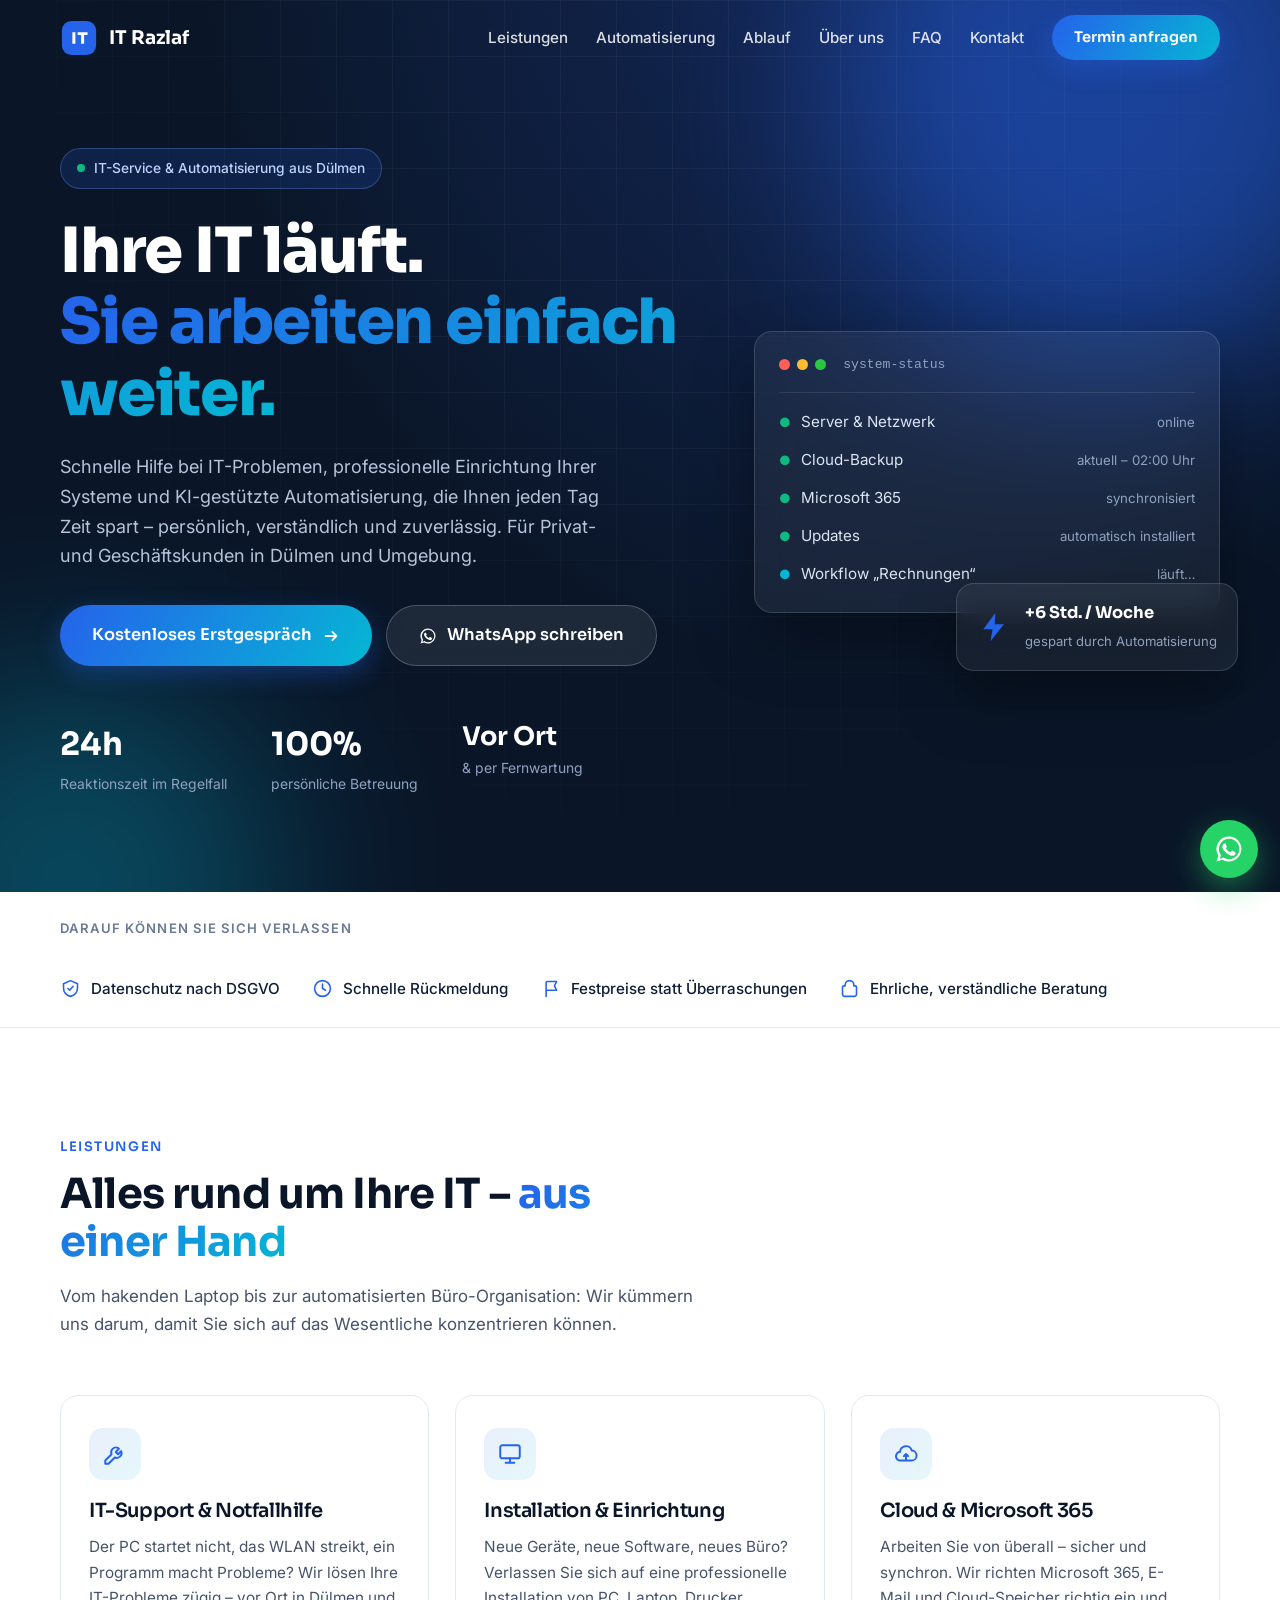
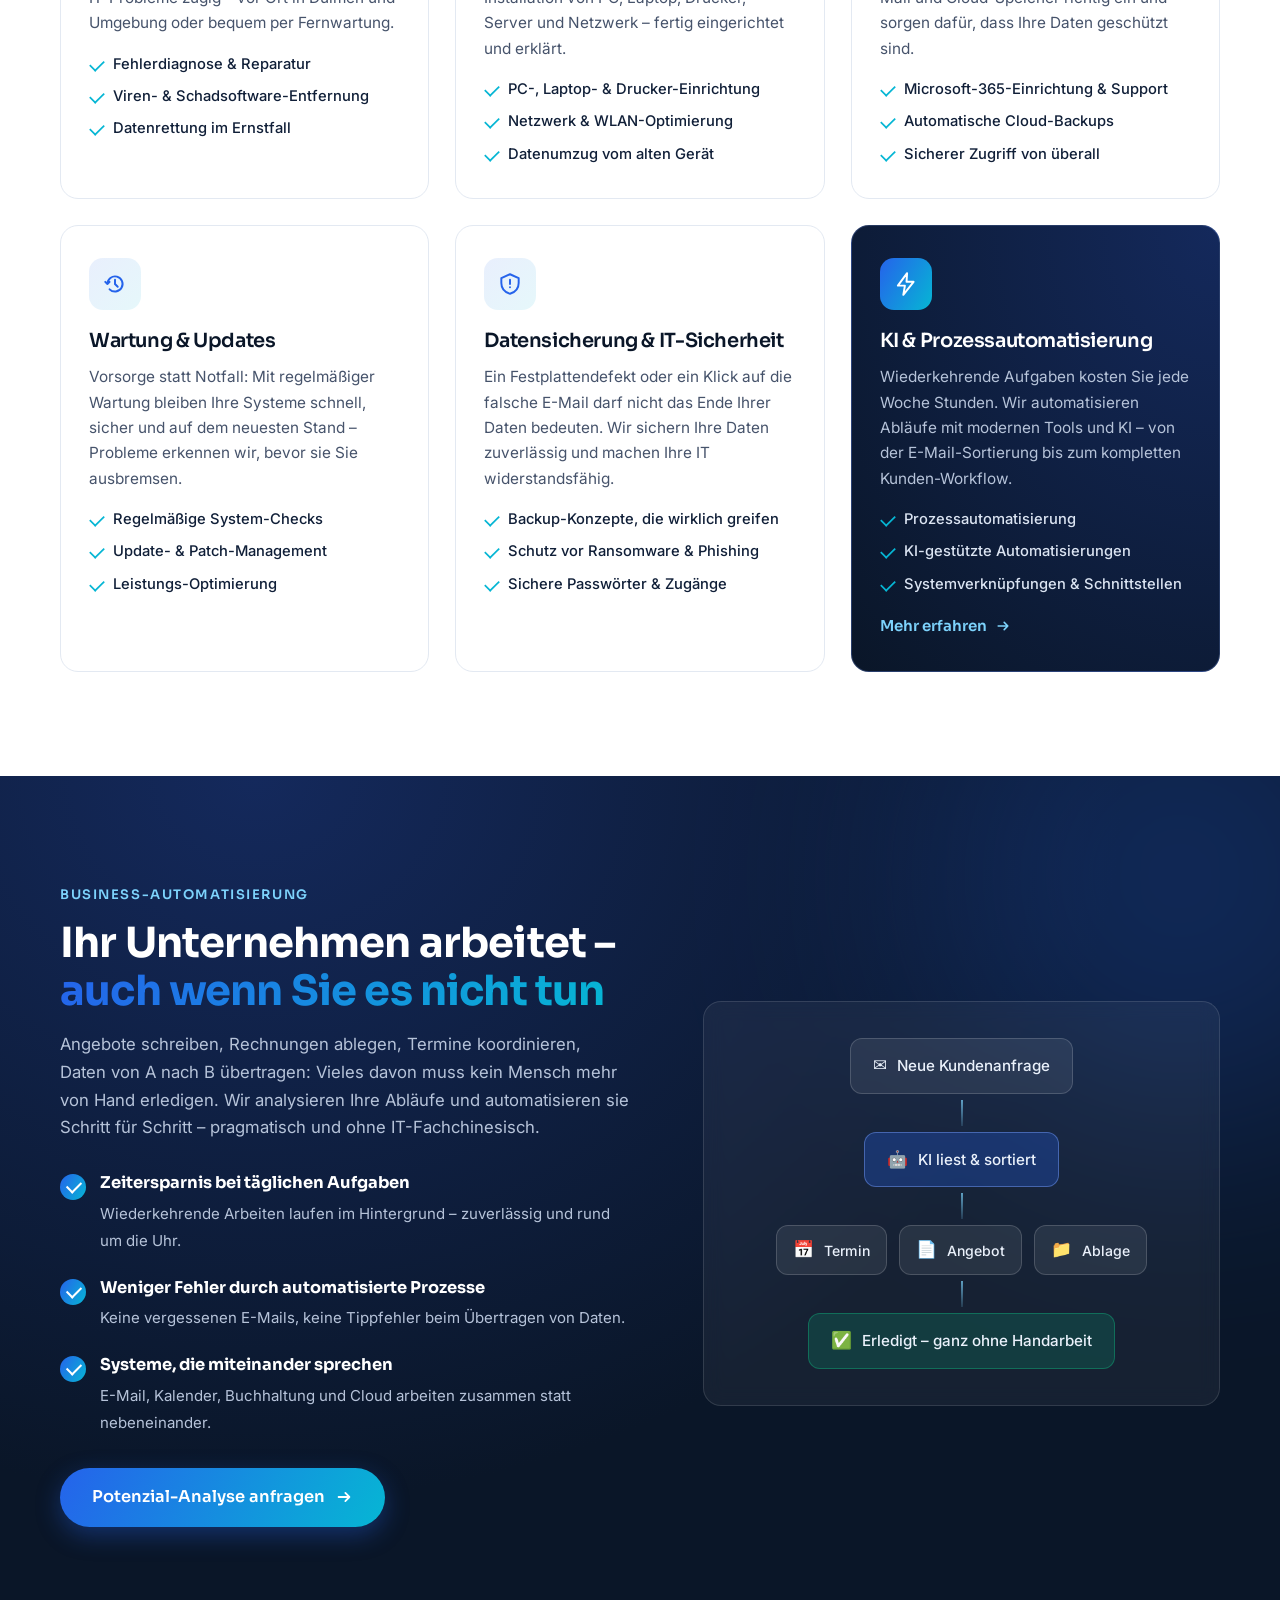
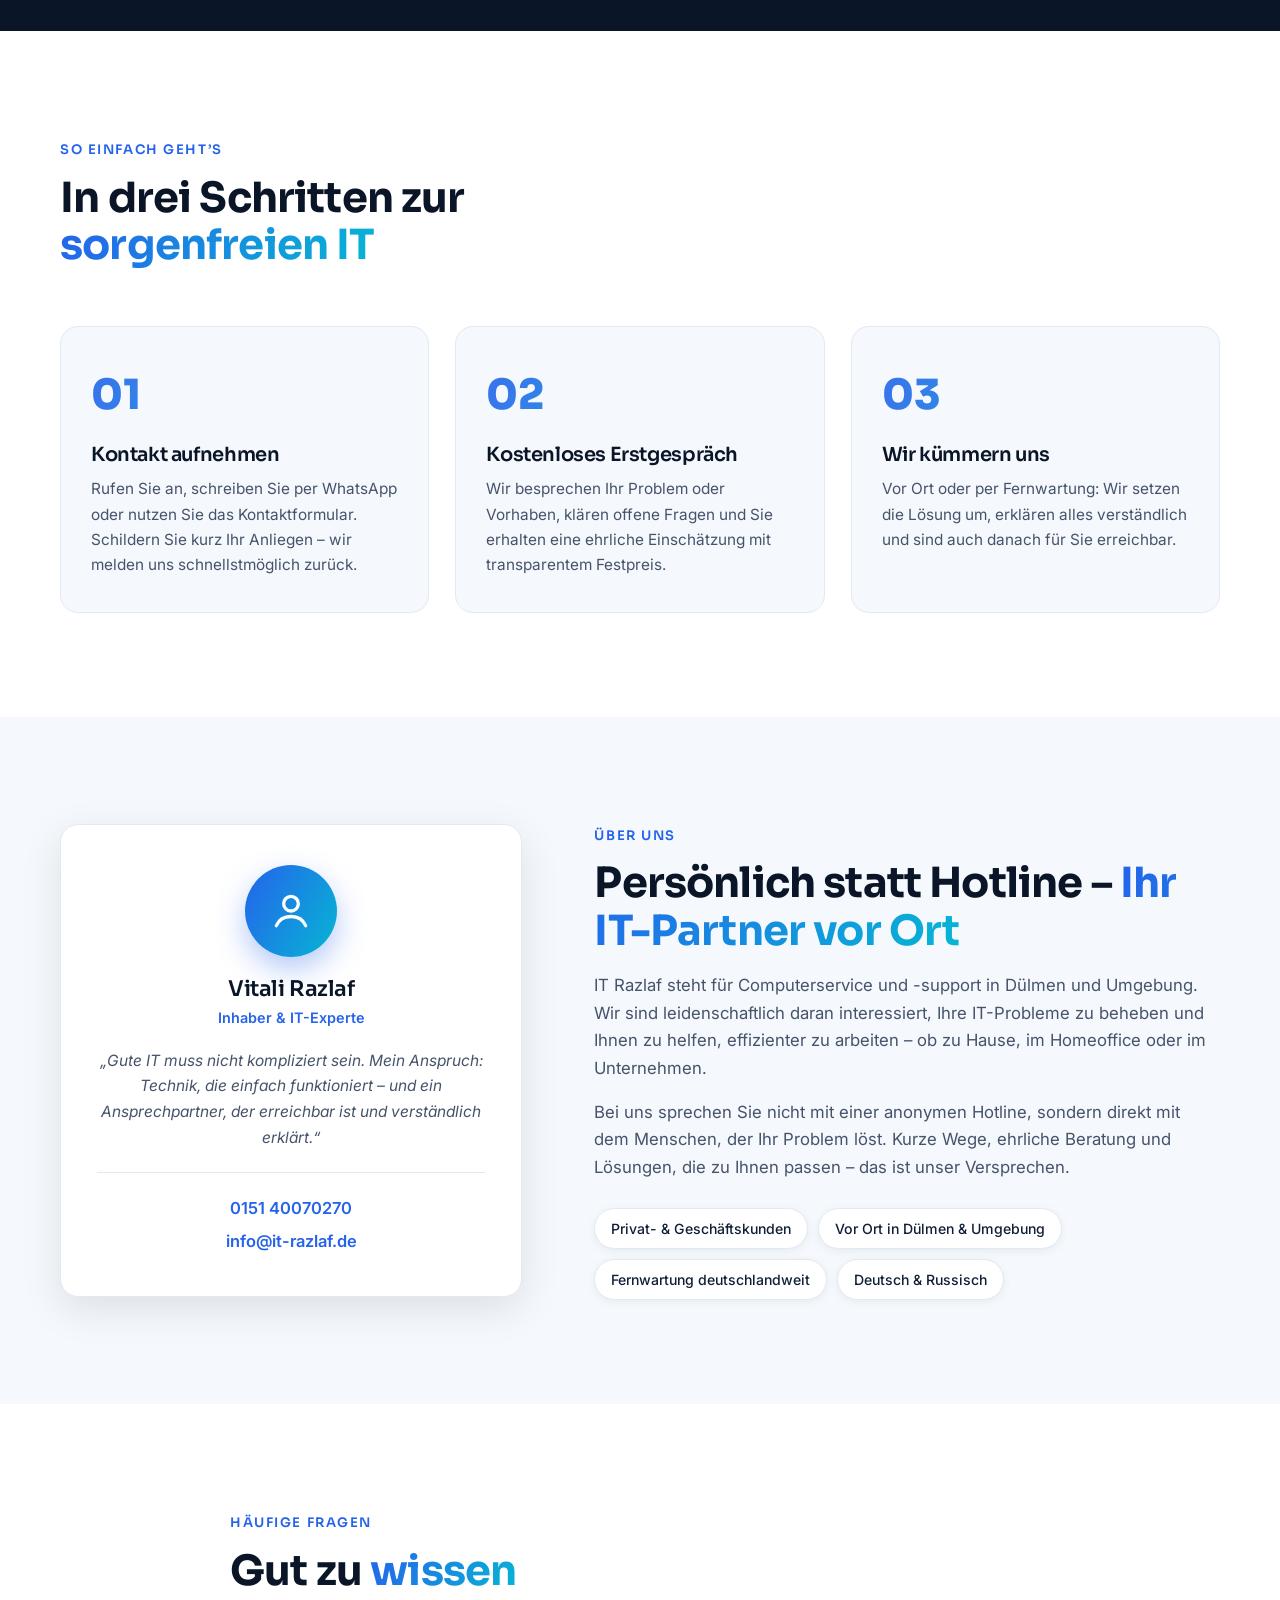
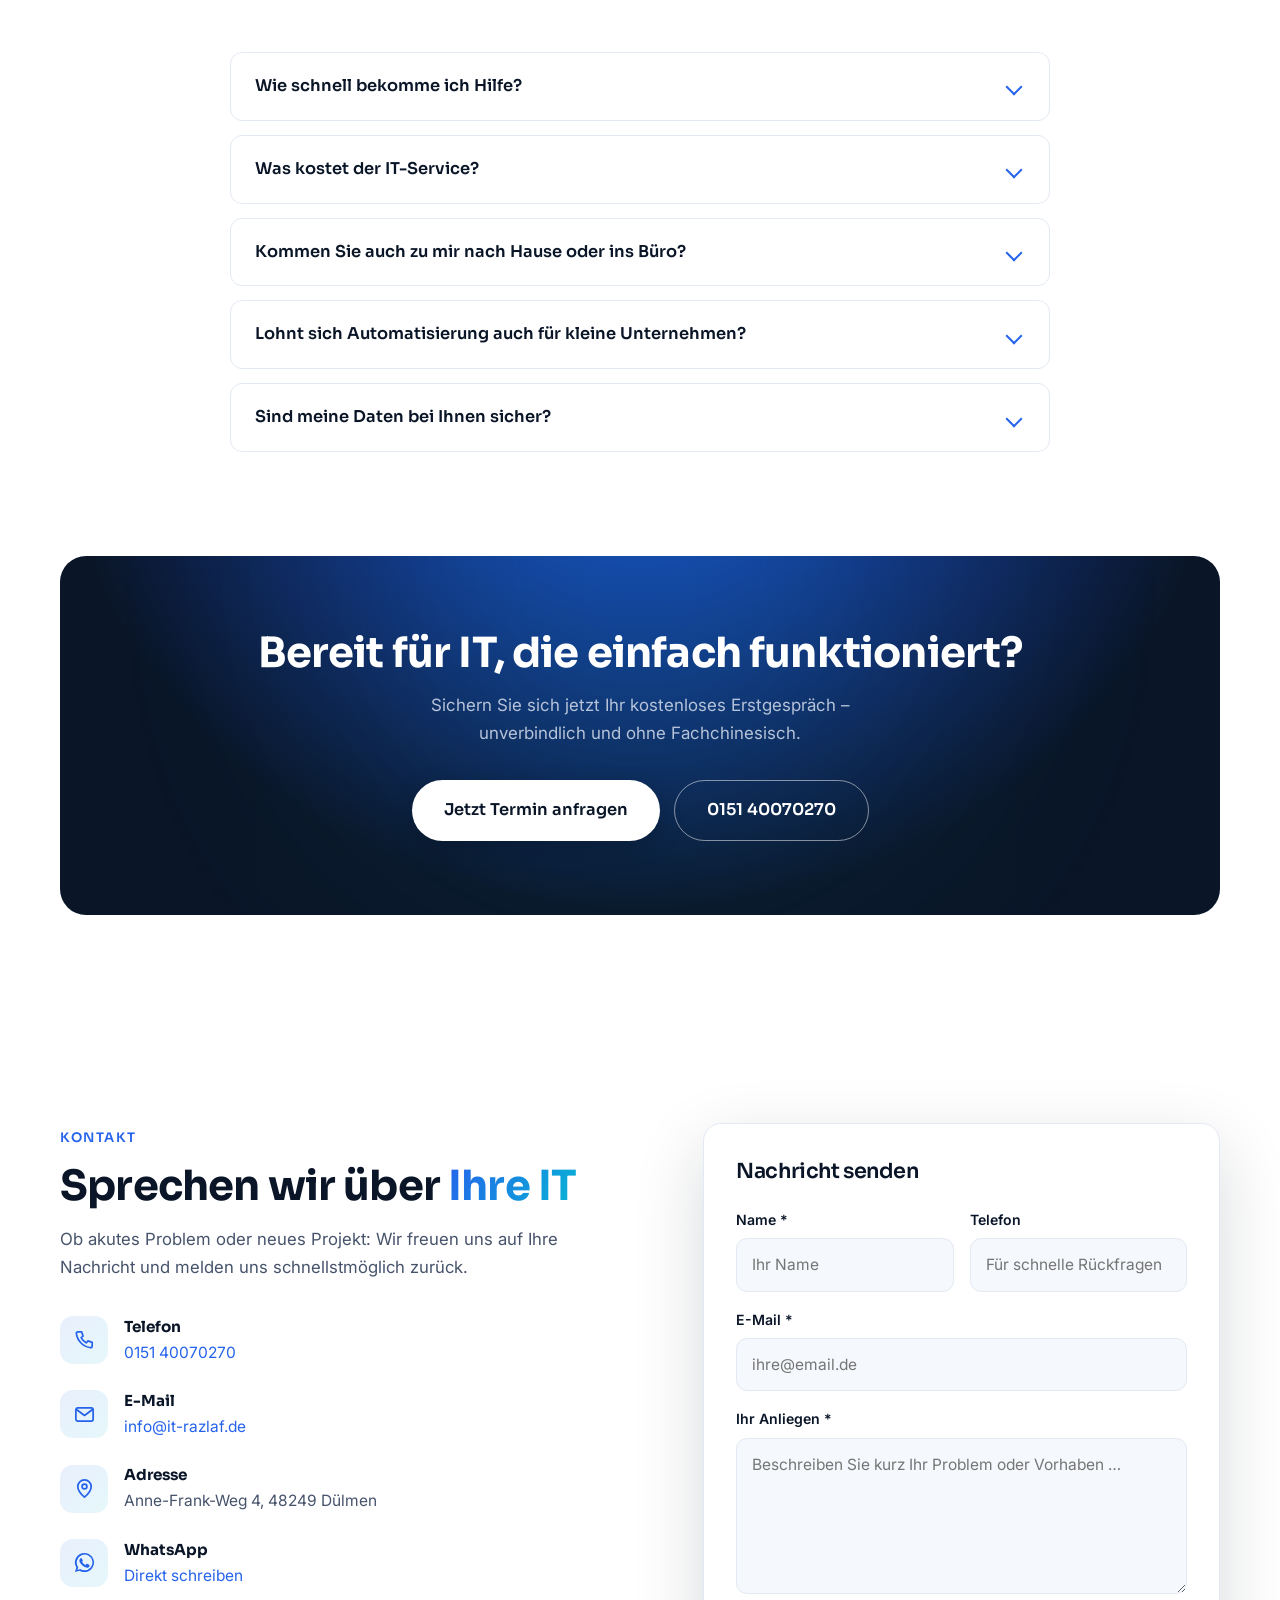
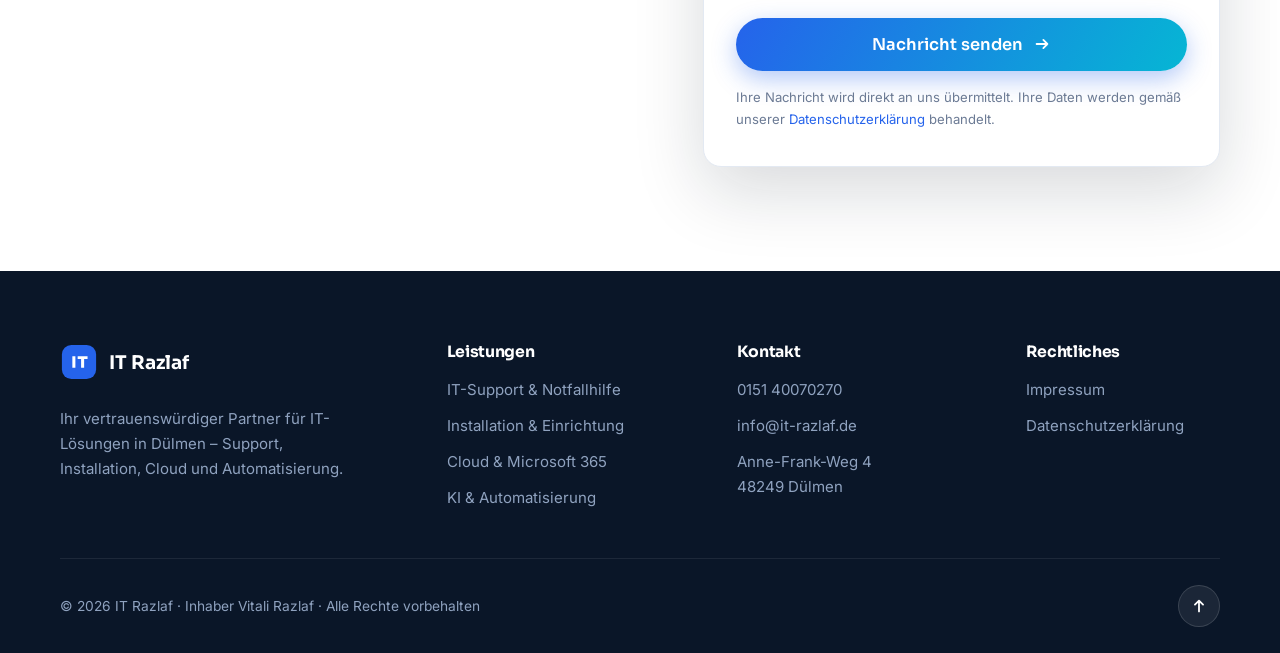
==== commit 9fcc361b: "Kontaktformular auf echten Direktversand umstellen - Versand über FormSubmit (AJAX) direkt an info@i" ====
--- a/index.html
+++ b/index.html
@@ -450,8 +450,12 @@
           </ul>
         </div>
         <div class="split__visual reveal">
-          <form class="form" id="contactForm" novalidate>
+          <form class="form" id="contactForm" action="https://formsubmit.co/info@it-razlaf.de" method="POST" novalidate>
             <h3>Nachricht senden</h3>
+            <input type="hidden" name="_subject" value="Neue Anfrage über it-razlaf.de">
+            <input type="hidden" name="_template" value="table">
+            <input type="hidden" name="_captcha" value="false">
+            <input type="text" name="_honey" tabindex="-1" autocomplete="off" style="position:absolute;left:-9999px;" aria-hidden="true">
             <div class="form__row">
               <label class="form__field">
                 <span>Name *</span>
@@ -470,11 +474,12 @@
               <span>Ihr Anliegen *</span>
               <textarea name="message" rows="5" required placeholder="Beschreiben Sie kurz Ihr Problem oder Vorhaben …"></textarea>
             </label>
-            <button type="submit" class="btn btn--primary btn--lg btn--block">
+            <button type="submit" class="btn btn--primary btn--lg btn--block" id="formSubmitBtn">
               Nachricht senden
               <svg viewBox="0 0 20 20" fill="none" aria-hidden="true"><path d="M4 10h12m0 0-4.5-4.5M16 10l-4.5 4.5" stroke="currentColor" stroke-width="2" stroke-linecap="round" stroke-linejoin="round"/></svg>
             </button>
-            <p class="form__hint">Mit dem Absenden öffnet sich Ihr E-Mail-Programm mit der vorbereiteten Nachricht. Ihre Daten werden gemäß unserer <a href="datenschutz.html">Datenschutzerklärung</a> behandelt.</p>
+            <p class="form__status" id="formStatus" role="status" aria-live="polite"></p>
+            <p class="form__hint">Ihre Nachricht wird direkt an uns übermittelt. Ihre Daten werden gemäß unserer <a href="datenschutz.html">Datenschutzerklärung</a> behandelt.</p>
           </form>
         </div>
       </div>
--- a/css/style.css
+++ b/css/style.css
@@ -413,6 +413,11 @@
   box-shadow: 0 0 0 4px rgba(37, 99, 235, 0.12);
 }
 .form__hint { margin-top: 16px; font-size: 0.82rem; color: var(--muted); }
+.form__status { margin-top: 14px; font-size: 0.92rem; font-weight: 500; }
+.form__status:empty { display: none; }
+.form__status--ok { color: var(--green); }
+.form__status--error { color: #dc2626; }
+.btn:disabled { opacity: 0.6; cursor: default; transform: none; }
 
 /* ============ Footer ============ */
 .footer { background: var(--ink); color: #8fa2bf; }
